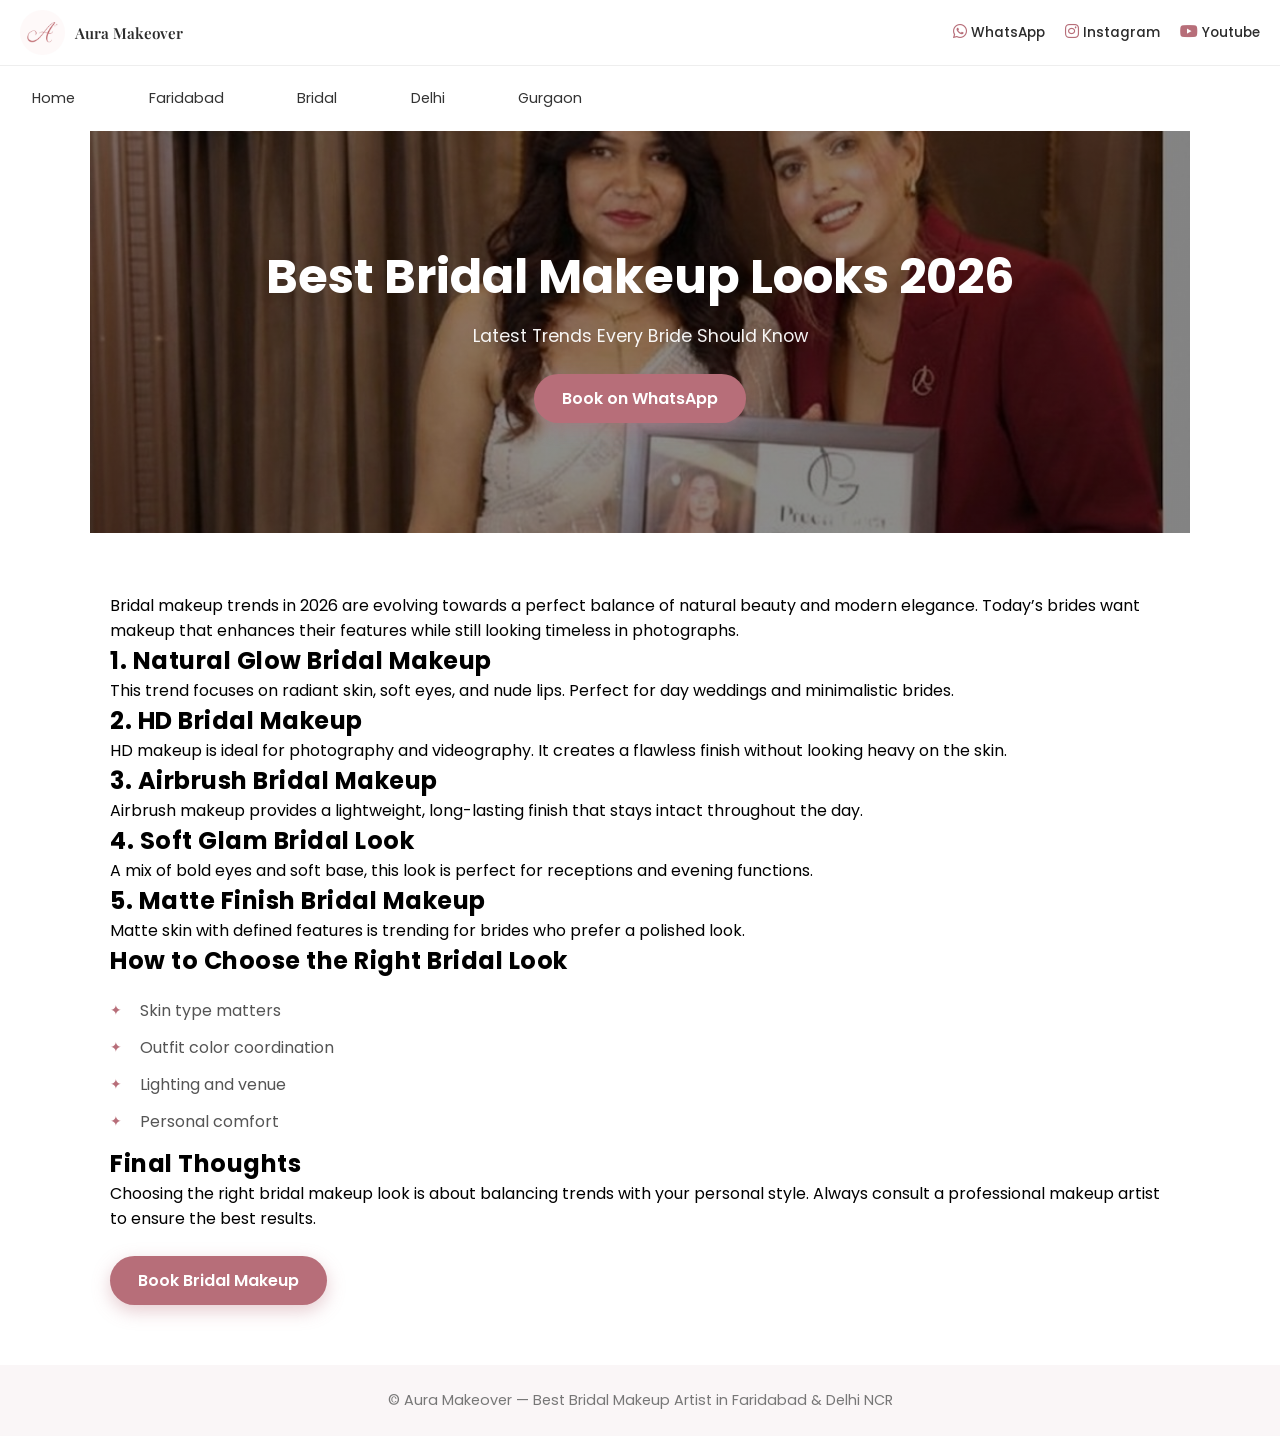
==== best-bridal-makeup-looks-2026.html @ 99652ad4 "- Multi page for SEO - Multi page for SEO" ====
<!DOCTYPE html>
<html lang="en">
<head>
<meta charset="UTF-8">
<meta name="viewport" content="width=device-width, initial-scale=1.0">

<title>Best Bridal Makeup Looks 2026 | Latest Wedding Makeup Trends</title>

<meta name="description" content="Discover the best bridal makeup looks for 2026. Trending HD, airbrush, natural and glam bridal makeup styles for Indian weddings.">

<link rel="canonical" href="https://auramakeover.in/best-bridal-makeup-looks-2026.html"/>

<!-- FONTS -->
<link rel="preconnect" href="https://fonts.googleapis.com" />
<link rel="preconnect" href="https://fonts.gstatic.com" crossorigin />
<link href="https://fonts.googleapis.com/css2?family=Playfair+Display:wght@600;700&family=Poppins:wght@400;500;600&display=swap" rel="stylesheet" />
<link rel="stylesheet" href="https://cdnjs.cloudflare.com/ajax/libs/font-awesome/6.5.1/css/all.min.css"/>
<link rel="preload" as="image" href="/images/banner.jpeg">
<link rel="stylesheet" href="style.css">

<script type="application/ld+json">
{
  "@context": "https://schema.org",
  "@type": "FAQPage",
  "mainEntity": [
    {
      "@type": "Question",
      "name": "What are the latest bridal makeup trends for 2026?",
      "acceptedAnswer": {
        "@type": "Answer",
        "text": "The latest bridal makeup trends include natural glow makeup, soft glam looks, HD makeup, and airbrush makeup for long-lasting finish."
      }
    },
    {
      "@type": "Question",
      "name": "Which bridal makeup look is best for day weddings?",
      "acceptedAnswer": {
        "@type": "Answer",
        "text": "Natural glow makeup with soft tones is ideal for day weddings as it looks fresh and elegant."
      }
    },
    {
      "@type": "Question",
      "name": "Is HD makeup good for bridal photography?",
      "acceptedAnswer": {
        "@type": "Answer",
        "text": "Yes, HD makeup is specifically designed for high-resolution cameras and provides a flawless finish."
      }
    }
  ]
}
</script>
</head>

<body>
<div class="top-bar">
  <div class="top-left">
    <img src="favicon.svg" alt="Aura Makeover logo" class="logo" />
    <span class="brand-name">Aura Makeover</span>
  </div>

  <div class="top-right">
    <a href="https://wa.me/918178080166" target="_blank" aria-label="Contact us on WhatsApp">
      <i class="fa-brands fa-whatsapp"></i>
      WhatsApp
    </a>

    <a href="https://www.instagram.com/ranjana_makeoverr" target="_blank" aria-label="Instagram ID link">
      <i class="fa-brands fa-instagram"></i>
      Instagram
    </a>
    <a href="https://www.youtube.com/@Aura_makeover-h7b" target="_blank" aria-label="Youtube page link">
      <i class="fa-brands fa-youtube"></i>
      Youtube
    </a>
<!--     <a href="#" target="_blank" aria-label="Facebook page link">
      <i class="fa-brands fa-facebook"></i>
      Facebook
    </a> -->
  </div>
</div>
<div class="nav" style="padding: 22px;
    display: flex;
    width: 48%;
    justify-content: space-between;">
  <a href="index.html">Home</a>
  <a href="makeup-artist-faridabad.html">Faridabad</a>
  <a href="bridal-makeup-faridabad.html">Bridal</a>
  <a href="makeup-artist-delhi.html">Delhi</a>
  <a href="makeup-artist-gurgaon.html">Gurgaon</a>
</div>
<section class="hero">
<h1>Best Bridal Makeup Looks 2026</h1>
<p>Latest Trends Every Bride Should Know</p>
 <a class="btn" href="https://wa.me/918178080166">Book on WhatsApp</a>
</section>

<section>

<p>
Bridal makeup trends in 2026 are evolving towards a perfect balance of natural beauty and modern elegance. Today’s brides want makeup that enhances their features while still looking timeless in photographs.
</p>

<h2>1. Natural Glow Bridal Makeup</h2>
<p>
This trend focuses on radiant skin, soft eyes, and nude lips. Perfect for day weddings and minimalistic brides.
</p>

<h2>2. HD Bridal Makeup</h2>
<p>
HD makeup is ideal for photography and videography. It creates a flawless finish without looking heavy on the skin.
</p>

<h2>3. Airbrush Bridal Makeup</h2>
<p>
Airbrush makeup provides a lightweight, long-lasting finish that stays intact throughout the day.
</p>

<h2>4. Soft Glam Bridal Look</h2>
<p>
A mix of bold eyes and soft base, this look is perfect for receptions and evening functions.
</p>

<h2>5. Matte Finish Bridal Makeup</h2>
<p>
Matte skin with defined features is trending for brides who prefer a polished look.
</p>

<h2>How to Choose the Right Bridal Look</h2>

<ul>
<li>Skin type matters</li>
<li>Outfit color coordination</li>
<li>Lighting and venue</li>
<li>Personal comfort</li>
</ul>

<h2>Final Thoughts</h2>

<p>
Choosing the right bridal makeup look is about balancing trends with your personal style. Always consult a professional makeup artist to ensure the best results.
</p>

<a class="btn" href="bridal-makeup-faridabad.html">Book Bridal Makeup</a>

</section>
<footer>
© Aura Makeover — Best Bridal Makeup Artist in Faridabad & Delhi NCR
</footer>
</body>
</html>
---- style.css ----
:root { --primary:#b76e79; --soft:#faf6f7; }
body { font-family:'Poppins', sans-serif; margin:0; }
* { box-sizing: border-box; margin: 0; padding: 0; }

.top-bar {
display:flex; justify-content:space-between;
padding:12px 20px; border-bottom:1px solid #eee;
align-items:center;
}

.nav a {
margin:0 10px;
text-decoration:none;
color:#333;
font-size:0.9rem;
}

.hero {
background:linear-gradient(rgba(0,0,0,.5),rgba(0,0,0,.5)),url("images/banner.jpeg") center/cover;
color:#fff; text-align:center; padding:110px 20px;
}


    section {
      padding: 60px 20px;
      max-width: 1100px;
      margin: auto;
    }

    .center { text-align: center; }

    /* HERO */
    .hero {
/*      background: linear-gradient(rgba(0,0,0,.45), rgba(0,0,0,.45)),
        url("https://images.unsplash.com/photo-1522335789203-aabd1fc54bc9") center/cover no-repeat;
*/ 
      background: linear-gradient(rgba(0,0,0,.45), rgba(0,0,0,.45)),
        url("images/banner.jpeg") center/cover no-repeat;
 
      color: #fff;
      padding: 110px 20px;
      text-align: center;
    }

    .hero h1 {
      font-size: 3rem;
      margin-bottom: 10px;
    }

    .hero p {
      font-size: 1.1rem;
      opacity: 0.95;
    }

   .btn {
      display: inline-block;
      margin-top: 25px;
      padding: 12px 28px;
      border-radius: 30px;
      background: var(--primary);
      color: #fff;
      text-decoration: none;
      font-weight: 600;
      box-shadow: 0 6px 18px rgba(183,110,121,0.35);
    }

   ul {
  list-style: none;
  padding-left: 0;
  margin-top: 20px;
}

ul li {
  position: relative;
  padding-left: 30px;
  margin-bottom: 12px;
  color: #555;
}

ul li::before {
  content: "✦";
  position: absolute;
  left: 0;
  top: 2px;
  color: #b76e79;
  font-size: 0.9rem;
}

    section h2 {
  letter-spacing: 0.5px;
}

.grid {
display:grid;
grid-template-columns:repeat(auto-fit,minmax(250px,1fr));
gap:20px;
margin-top:30px;
}

.card {
background:var(--soft);
padding:25px;
border-radius:12px;
}

/*.btn {
background:var(--primary);
color:#fff;
padding:12px 28px;
border-radius:30px;
text-decoration:none;
display:inline-block;
margin-top:20px;
}
*/
.gallery {
display:grid;
grid-template-columns:repeat(auto-fit,minmax(160px,1fr));
gap:12px;
margin-top:30px;
}

.gallery img {
width:100%;
height:220px;
object-fit:cover;
border-radius:12px;
}

footer {
text-align:center;
padding:25px;
background:#faf6f7;
}















    /* SERVICES */
    .grid {
      display: grid;
      grid-template-columns: repeat(auto-fit, minmax(250px, 1fr));
      gap: 20px;
      margin-top: 40px;
    }

    .card {
      background: var(--soft);
      padding: 25px;
      border-radius: 14px;
    }

    .price {
      margin-top: 8px;
      font-weight: 600;
    }

    /* GALLERY */
    .gallery {
      display: grid;
      grid-template-columns: repeat(auto-fit, minmax(160px, 1fr));
      gap: 12px;
      margin-top: 35px;
    }

    .gallery img {
      width: 100%;
      height: 220px;
      object-fit: cover;
      border-radius: 12px;
    }

    /* BRANDS */
    .brands {
      display: flex;
      flex-wrap: wrap;
      justify-content: center;
      gap: 15px;
      margin-top: 30px;
    }

    .brand {
      padding: 10px 18px;
      border: 1px solid #ddd;
      border-radius: 20px;
    }

    /* CONTACT */
    .contact {
      background: var(--soft);
      border-radius: 20px;
      padding: 40px 20px;
    }

    footer {
      text-align: center;
      padding: 25px;
      font-size: 0.9rem;
      color: #777;
    }

    @media (max-width: 600px) {
      .hero h1 { font-size: 2.2rem; }
      section { padding: 45px 18px; }
    }

    /* Mobile polish */
@media (max-width: 600px) {
  .brand-name {
    display: none; /* icon only on mobile */
  }
}

    @media (max-width: 600px) {
  .hero {
    padding: 90px 20px;
  }
}

    
    .testimonial-grid {
  display: grid;
  grid-template-columns: repeat(auto-fit, minmax(260px, 1fr));
  gap: 25px;
  margin-top: 40px;
}

.testimonial-card {
  background: #faf6f7;
  padding: 30px 25px;
  border-radius: 18px;
  position: relative;
  text-align: left;
}

.testimonial-card p {
  font-style: italic;
  color: #555;
  font-size: 0.95rem;
  line-height: 1.6;
}

.testimonial-card .quote {
  font-size: 3rem;
  color: #b76e79;
  position: absolute;
  top: 10px;
  left: 15px;
  opacity: 0.25;
}

.client-name {
  margin-top: 15px;
  font-weight: 600;
  color: #2c2c2c;
  font-size: 0.9rem;
}

.top-bar {
  width: 100%;
  background: #fff;
  border-bottom: 1px solid #eee;
  display: flex;
  justify-content: center;
  gap: 30px;
  padding: 10px 15px;
  position: sticky;
  top: 0;
  z-index: 1000;
}

.top-bar a {
  align-items: center;
  gap: 8px;
  font-size: 0.85rem;
  font-weight: 500;
  color: #2c2c2c;
  text-decoration: none;
}

.top-bar a i {
  font-size: 1rem;
  color: #b76e79;
}

.top-bar a:hover {
  color: #b76e79;
}

    .top-bar {
  justify-content: space-between;
  padding: 10px 20px;
}

.top-left {
  display: flex;
  align-items: center;
  gap: 10px;
}

.logo {
  width: 45px;
  height: 45px;
}

.brand-name {
  font-family: 'Playfair Display', serif;
  font-size: 0.95rem;
  font-weight: 600;
  color: #2c2c2c;
}

.top-right {
  display: flex;
  gap: 20px;
}

    .contact p {
  display: flex;
  justify-content: center;
  align-items: center;
  gap: 10px;
  margin: 12px 0;
  font-weight: 500;
}

.contact i {
  color: #b76e79;
  font-size: 1rem;
}

.contact a {
  color: #2c2c2c;
  text-decoration: none;
}

.contact a:hover {
  color: #b76e79;
}








.nav-bar {
  display: flex;
  justify-content: center;
  gap: 20px;
  padding: 12px;
  background: #faf6f7;
  border-bottom: 1px solid #eee;
}

.nav-bar a {
  text-decoration: none;
  color: #2c2c2c;
  font-weight: 500;
}

.nav-bar a:hover {
  color: #b76e79;
}
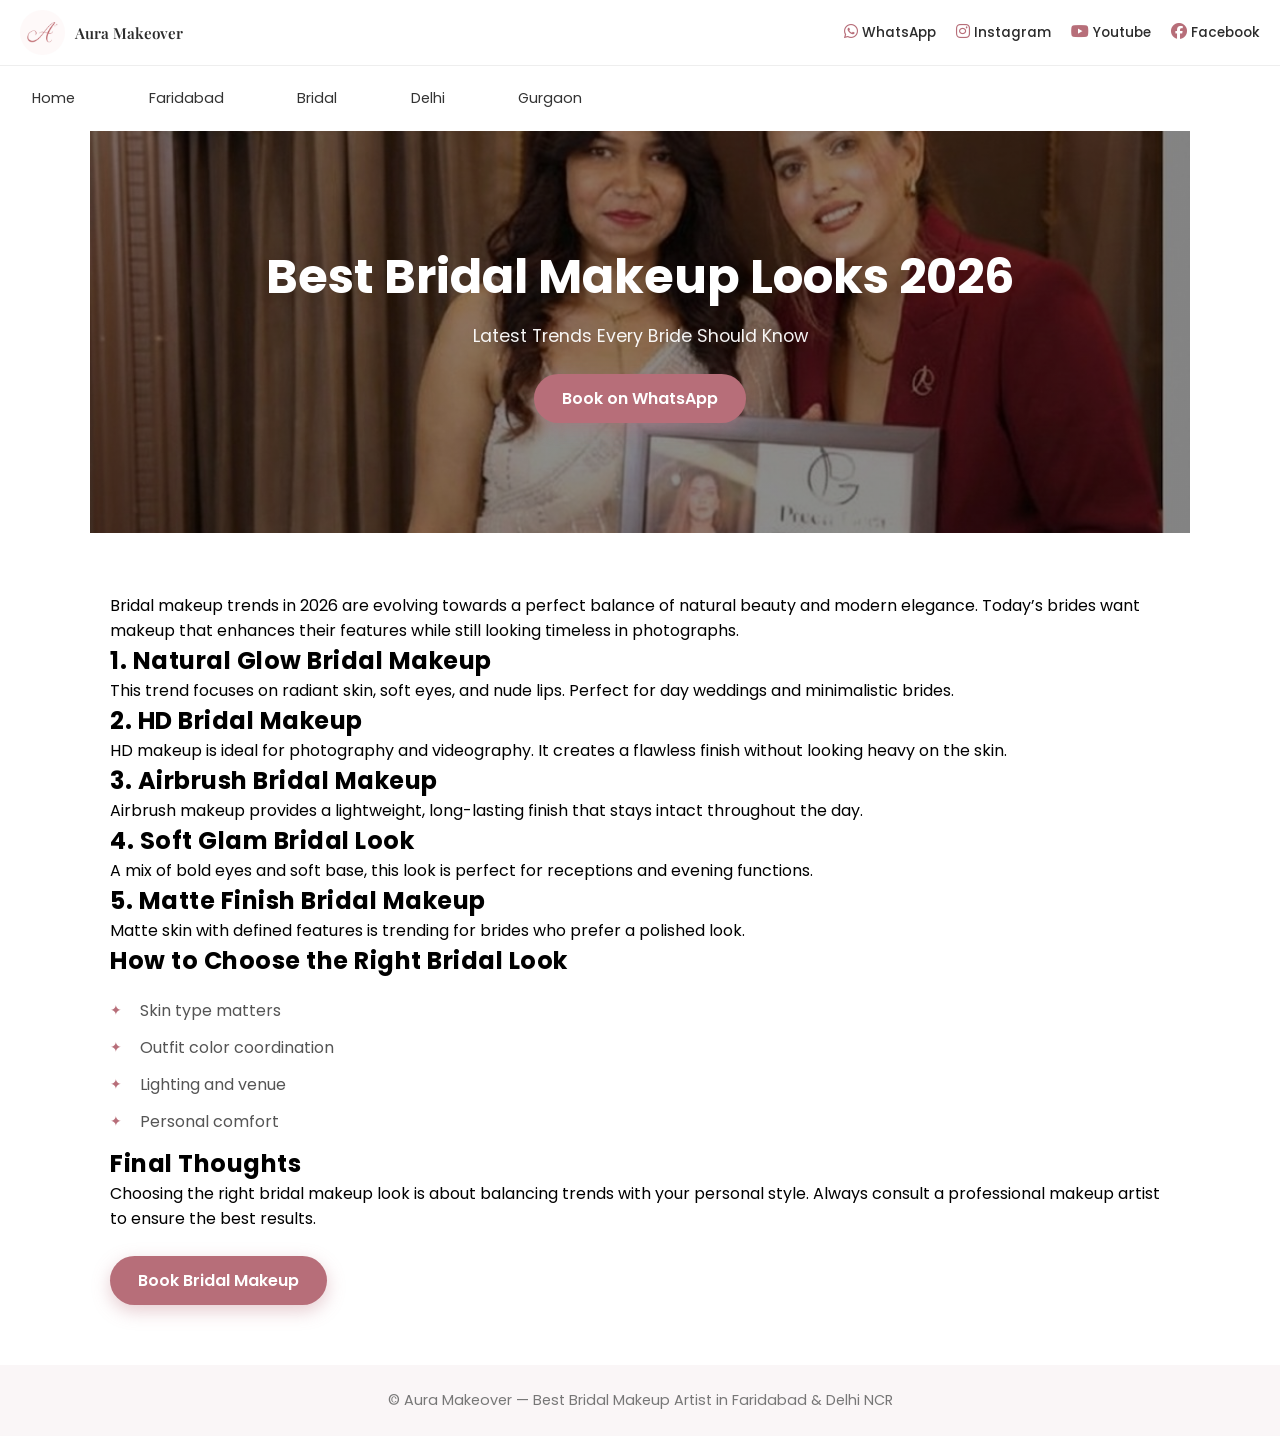
==== commit 077a7dcc: "- updated facebook page - updated facebook page" ====
--- a/best-bridal-makeup-looks-2026.html
+++ b/best-bridal-makeup-looks-2026.html
@@ -15,7 +15,7 @@
 <link rel="preconnect" href="https://fonts.gstatic.com" crossorigin />
 <link href="https://fonts.googleapis.com/css2?family=Playfair+Display:wght@600;700&family=Poppins:wght@400;500;600&display=swap" rel="stylesheet" />
 <link rel="stylesheet" href="https://cdnjs.cloudflare.com/ajax/libs/font-awesome/6.5.1/css/all.min.css"/>
-<link rel="preload" as="image" href="/images/banner.jpeg">
+<link rel="preload" as="image" href="images/banner.jpeg">
 <link rel="stylesheet" href="style.css">
 
 <script type="application/ld+json">
@@ -73,10 +73,10 @@
       <i class="fa-brands fa-youtube"></i>
       Youtube
     </a>
-<!--     <a href="#" target="_blank" aria-label="Facebook page link">
+    <a href="https://www.facebook.com/aura.makeover.makeup.artist" target="_blank" aria-label="Facebook page link">
       <i class="fa-brands fa-facebook"></i>
       Facebook
-    </a> -->
+    </a>
   </div>
 </div>
 <div class="nav" style="padding: 22px;
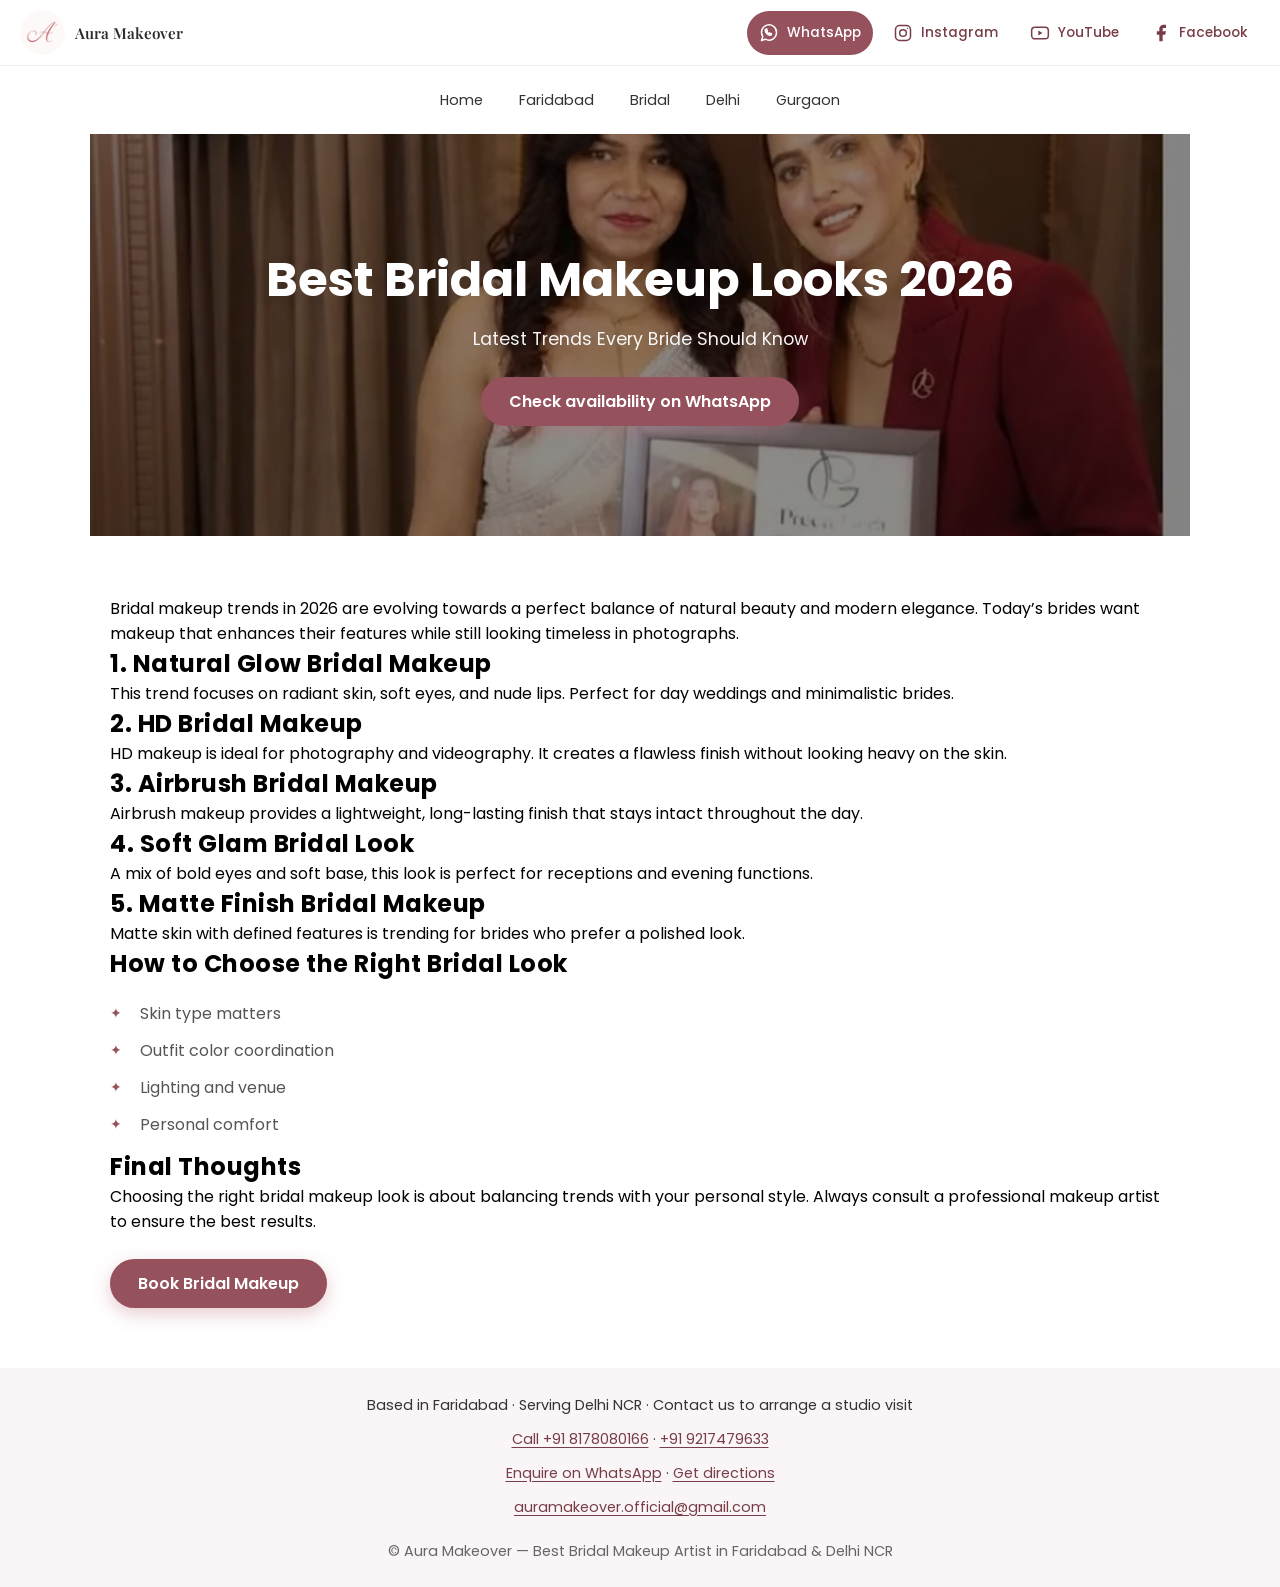
==== commit e0b75c65: "Performance, accessibility and SEO pass across all pages Convert gallery and feature images to WebP " ====
--- a/best-bridal-makeup-looks-2026.html
+++ b/best-bridal-makeup-looks-2026.html
@@ -8,91 +8,74 @@
 
 <meta name="description" content="Discover the best bridal makeup looks for 2026. Trending HD, airbrush, natural and glam bridal makeup styles for Indian weddings.">
 
-<link rel="canonical" href="https://auramakeover.in/best-bridal-makeup-looks-2026.html"/>
-
-<!-- FONTS -->
-<link rel="preconnect" href="https://fonts.googleapis.com" />
-<link rel="preconnect" href="https://fonts.gstatic.com" crossorigin />
-<link href="https://fonts.googleapis.com/css2?family=Playfair+Display:wght@600;700&family=Poppins:wght@400;500;600&display=swap" rel="stylesheet" />
-<link rel="stylesheet" href="https://cdnjs.cloudflare.com/ajax/libs/font-awesome/6.5.1/css/all.min.css"/>
-<link rel="preload" as="image" href="images/banner.jpeg">
-<link rel="stylesheet" href="style.css">
-
+<meta property="og:title" content="Best Bridal Makeup Looks 2026 | Latest Wedding Makeup Trends">
+<meta property="og:description" content="Discover the best bridal makeup looks for 2026. Trending HD, airbrush, natural and glam bridal makeup styles for Indian weddings.">
+<meta property="og:type" content="website">
+<meta property="og:url" content="https://auramakeover.in/best-bridal-makeup-looks-2026.html">
+<meta property="og:image" content="https://auramakeover.in/images/banner.jpeg">
+<meta property="og:site_name" content="Aura Makeover">
+<meta name="twitter:card" content="summary_large_image">
+<meta name="twitter:title" content="Best Bridal Makeup Looks 2026 | Latest Wedding Makeup Trends">
+<meta name="twitter:description" content="Discover the best bridal makeup looks for 2026. Trending HD, airbrush, natural and glam bridal makeup styles for Indian weddings.">
+<meta name="twitter:image" content="https://auramakeover.in/images/banner.jpeg">
 <script type="application/ld+json">
 {
   "@context": "https://schema.org",
-  "@type": "FAQPage",
-  "mainEntity": [
+  "@type": "BreadcrumbList",
+  "itemListElement": [
     {
-      "@type": "Question",
-      "name": "What are the latest bridal makeup trends for 2026?",
-      "acceptedAnswer": {
-        "@type": "Answer",
-        "text": "The latest bridal makeup trends include natural glow makeup, soft glam looks, HD makeup, and airbrush makeup for long-lasting finish."
-      }
+      "@type": "ListItem",
+      "position": 1,
+      "name": "Home",
+      "item": "https://auramakeover.in/"
     },
     {
-      "@type": "Question",
-      "name": "Which bridal makeup look is best for day weddings?",
-      "acceptedAnswer": {
-        "@type": "Answer",
-        "text": "Natural glow makeup with soft tones is ideal for day weddings as it looks fresh and elegant."
-      }
-    },
-    {
-      "@type": "Question",
-      "name": "Is HD makeup good for bridal photography?",
-      "acceptedAnswer": {
-        "@type": "Answer",
-        "text": "Yes, HD makeup is specifically designed for high-resolution cameras and provides a flawless finish."
-      }
+      "@type": "ListItem",
+      "position": 2,
+      "name": "Best Bridal Makeup Looks 2026",
+      "item": "https://auramakeover.in/best-bridal-makeup-looks-2026.html"
     }
   ]
 }
 </script>
+<link rel="canonical" href="https://auramakeover.in/best-bridal-makeup-looks-2026.html"/>
+
+<link rel="preconnect" href="https://fonts.googleapis.com" />
+<link rel="preconnect" href="https://fonts.gstatic.com" crossorigin />
+<link href="https://fonts.googleapis.com/css2?family=Playfair+Display:wght@600;700&family=Poppins:wght@400;500;600&display=swap" rel="stylesheet" />
+<link rel="preload" as="image" href="images/banner-960.webp" fetchpriority="high">
+<link rel="stylesheet" href="style.css">
+
 </head>
 
 <body>
-<div class="top-bar">
+<a class="skip-link" href="#main-content">Skip to main content</a>
+<header class="top-bar">
   <div class="top-left">
-    <img src="favicon.svg" alt="Aura Makeover logo" class="logo" />
+    <img src="favicon-96x96.png" width="45" height="45" alt="Aura Makeover logo" class="logo" />
     <span class="brand-name">Aura Makeover</span>
   </div>
 
   <div class="top-right">
-    <a href="https://wa.me/918178080166" target="_blank" aria-label="Contact us on WhatsApp">
-      <i class="fa-brands fa-whatsapp"></i>
-      WhatsApp
-    </a>
+    <a href="https://wa.me/918178080166?text=Hello%20Aura%20Makeover%2C%20I%20am%20enquiring%20about%20a%20bridal%20makeup%20look.%20Event%20date%3A%20__%3B%20service%3A%20__%3B%20venue%2Fcity%3A%20__%3B%20ready-by%20time%3A%20__.%20Please%20share%20availability%20and%20a%20quote." target="_blank" rel="noopener noreferrer" class="social-link social-whatsapp" aria-label="Contact us on WhatsApp" title="Contact us on WhatsApp"><svg class="social-icon" width="20" height="20" viewBox="0 0 24 24" fill="none" stroke="currentColor" stroke-width="1.8" stroke-linecap="round" stroke-linejoin="round" aria-hidden="true" focusable="false"><path d="M21 11.5a9 9 0 0 1-13.3 7.9L3 21l1.6-4.7A9 9 0 1 1 21 11.5Z"/><path d="M8.2 7.5c-.5.2-.8.8-.7 1.5.4 2.8 2.7 5.1 5.5 5.7.7.1 1.4-.2 1.7-.8l.4-.8-2.3-1.1-.7.8c-1.2-.5-2.3-1.5-2.8-2.7l.8-.7-1-2.3Z"/></svg><span class="social-label">WhatsApp</span></a>
 
-    <a href="https://www.instagram.com/ranjana_makeoverr" target="_blank" aria-label="Instagram ID link">
-      <i class="fa-brands fa-instagram"></i>
-      Instagram
-    </a>
-    <a href="https://www.youtube.com/@Aura_makeover-h7b" target="_blank" aria-label="Youtube page link">
-      <i class="fa-brands fa-youtube"></i>
-      Youtube
-    </a>
-    <a href="https://www.facebook.com/aura.makeover.makeup.artist" target="_blank" aria-label="Facebook page link">
-      <i class="fa-brands fa-facebook"></i>
-      Facebook
-    </a>
+    <a href="https://www.instagram.com/aura_makeoverr" target="_blank" rel="noopener noreferrer" class="social-link social-instagram" aria-label="Aura Makeover on Instagram" title="Aura Makeover on Instagram"><svg class="social-icon" width="20" height="20" viewBox="0 0 24 24" fill="none" stroke="currentColor" stroke-width="1.8" stroke-linecap="round" stroke-linejoin="round" aria-hidden="true" focusable="false"><rect x="3" y="3" width="18" height="18" rx="5"/><circle cx="12" cy="12" r="4"/><circle cx="17.5" cy="6.5" r=".8" fill="currentColor" stroke="none"/></svg><span class="social-label">Instagram</span></a>
+    <a href="https://www.youtube.com/@Aura_makeover-h7b" target="_blank" rel="noopener noreferrer" class="social-link social-youtube" aria-label="Aura Makeover on YouTube" title="Aura Makeover on YouTube"><svg class="social-icon" width="20" height="20" viewBox="0 0 24 24" fill="none" stroke="currentColor" stroke-width="1.8" stroke-linecap="round" stroke-linejoin="round" aria-hidden="true" focusable="false"><rect x="2" y="5" width="20" height="14" rx="4"/><path d="m10 9 5 3-5 3Z" fill="currentColor" stroke="none"/></svg><span class="social-label">YouTube</span></a>
+    <a href="https://www.facebook.com/aura.makeover.makeup.artist" target="_blank" rel="noopener noreferrer" class="social-link social-facebook" aria-label="Aura Makeover on Facebook" title="Aura Makeover on Facebook"><svg class="social-icon" width="20" height="20" viewBox="0 0 24 24" fill="none" stroke="currentColor" stroke-width="1.8" stroke-linecap="round" stroke-linejoin="round" aria-hidden="true" focusable="false"><path d="M18 2h-3a5 5 0 0 0-5 5v3H7v4h3v8h4v-8h3l1-4h-4V7a1 1 0 0 1 1-1h3Z" fill="currentColor" stroke="none"/></svg><span class="social-label">Facebook</span></a>
   </div>
-</div>
-<div class="nav" style="padding: 22px;
-    display: flex;
-    width: 48%;
-    justify-content: space-between;">
-  <a href="index.html">Home</a>
-  <a href="makeup-artist-faridabad.html">Faridabad</a>
-  <a href="bridal-makeup-faridabad.html">Bridal</a>
-  <a href="makeup-artist-delhi.html">Delhi</a>
-  <a href="makeup-artist-gurgaon.html">Gurgaon</a>
-</div>
+</header>
+<nav class="nav" aria-label="Main navigation">
+<a href="index.html">Home</a>
+<a href="makeup-artist-faridabad.html">Faridabad</a>
+<a href="bridal-makeup-faridabad.html">Bridal</a>
+<a href="makeup-artist-delhi.html">Delhi</a>
+<a href="makeup-artist-gurgaon.html">Gurgaon</a>
+</nav>
+<main id="main-content" tabindex="-1">
 <section class="hero">
 <h1>Best Bridal Makeup Looks 2026</h1>
 <p>Latest Trends Every Bride Should Know</p>
- <a class="btn" href="https://wa.me/918178080166">Book on WhatsApp</a>
+ <a class="btn" href="https://wa.me/918178080166?text=Hello%20Aura%20Makeover%2C%20I%20am%20enquiring%20about%20a%20bridal%20makeup%20look.%20Event%20date%3A%20__%3B%20service%3A%20__%3B%20venue%2Fcity%3A%20__%3B%20ready-by%20time%3A%20__.%20Please%20share%20availability%20and%20a%20quote.">Check availability on WhatsApp</a>
 </section>
 
 <section>
@@ -144,8 +127,19 @@
 <a class="btn" href="bridal-makeup-faridabad.html">Book Bridal Makeup</a>
 
 </section>
+</main>
 <footer>
+<nav class="footer-contact" aria-label="Contact Aura Makeover">
+      <p>Based in Faridabad · Serving Delhi NCR · Contact us to arrange a studio visit</p>
+      <p><a href="tel:+918178080166">Call +91 8178080166</a> · <a href="tel:+919217479633">+91 9217479633</a></p>
+      <p><a href="https://wa.me/918178080166?text=Hello%20Aura%20Makeover%2C%20I%20am%20enquiring%20about%20a%20bridal%20makeup%20look.%20Event%20date%3A%20__%3B%20service%3A%20__%3B%20venue%2Fcity%3A%20__%3B%20ready-by%20time%3A%20__.%20Please%20share%20availability%20and%20a%20quote.">Enquire on WhatsApp</a> · <a href="https://maps.app.goo.gl/MC8ctfnPd83sNfoJ6" target="_blank" rel="noopener noreferrer">Get directions</a></p>
+      <p><a href="mailto:auramakeover.official@gmail.com">auramakeover.official@gmail.com</a></p>
+    </nav>
 © Aura Makeover — Best Bridal Makeup Artist in Faridabad & Delhi NCR
 </footer>
+<nav class="mobile-actions" aria-label="Quick contact">
+      <a href="tel:+918178080166">Call us</a><a href="https://wa.me/918178080166?text=Hello%20Aura%20Makeover%2C%20I%20am%20enquiring%20about%20a%20bridal%20makeup%20look.%20Event%20date%3A%20__%3B%20service%3A%20__%3B%20venue%2Fcity%3A%20__%3B%20ready-by%20time%3A%20__.%20Please%20share%20availability%20and%20a%20quote.">WhatsApp enquiry</a>
+    </nav>
+<script src="assets/js/analytics.js" defer></script>
 </body>
 </html>
--- a/style.css
+++ b/style.css
@@ -1,4 +1,4 @@
-:root { --primary:#b76e79; --soft:#faf6f7; }
+:root { --primary:#95515c; --soft:#faf6f7; }
 body { font-family:'Poppins', sans-serif; margin:0; }
 * { box-sizing: border-box; margin: 0; padding: 0; }
 
@@ -16,10 +16,9 @@
 }
 
 .hero {
-background:linear-gradient(rgba(0,0,0,.5),rgba(0,0,0,.5)),url("images/banner.jpeg") center/cover;
+background:linear-gradient(rgba(0,0,0,.5),rgba(0,0,0,.5)),url("images/banner-960.webp") center/cover;
 color:#fff; text-align:center; padding:110px 20px;
 }
-
 
     section {
       padding: 60px 20px;
@@ -29,14 +28,11 @@
 
     .center { text-align: center; }
 
-    /* HERO */
     .hero {
-/*      background: linear-gradient(rgba(0,0,0,.45), rgba(0,0,0,.45)),
-        url("https://images.unsplash.com/photo-1522335789203-aabd1fc54bc9") center/cover no-repeat;
-*/ 
+
       background: linear-gradient(rgba(0,0,0,.45), rgba(0,0,0,.45)),
-        url("images/banner.jpeg") center/cover no-repeat;
- 
+        url("images/banner-960.webp") center/cover no-repeat;
+
       color: #fff;
       padding: 110px 20px;
       text-align: center;
@@ -82,7 +78,7 @@
   position: absolute;
   left: 0;
   top: 2px;
-  color: #b76e79;
+  color: var(--primary);
   font-size: 0.9rem;
 }
 
@@ -103,16 +99,6 @@
 border-radius:12px;
 }
 
-/*.btn {
-background:var(--primary);
-color:#fff;
-padding:12px 28px;
-border-radius:30px;
-text-decoration:none;
-display:inline-block;
-margin-top:20px;
-}
-*/
 .gallery {
 display:grid;
 grid-template-columns:repeat(auto-fit,minmax(160px,1fr));
@@ -133,21 +119,6 @@
 background:#faf6f7;
 }
 
-
-
-
-
-
-
-
-
-
-
-
-
-
-
-    /* SERVICES */
     .grid {
       display: grid;
       grid-template-columns: repeat(auto-fit, minmax(250px, 1fr));
@@ -166,7 +137,6 @@
       font-weight: 600;
     }
 
-    /* GALLERY */
     .gallery {
       display: grid;
       grid-template-columns: repeat(auto-fit, minmax(160px, 1fr));
@@ -181,7 +151,6 @@
       border-radius: 12px;
     }
 
-    /* BRANDS */
     .brands {
       display: flex;
       flex-wrap: wrap;
@@ -196,7 +165,6 @@
       border-radius: 20px;
     }
 
-    /* CONTACT */
     .contact {
       background: var(--soft);
       border-radius: 20px;
@@ -207,7 +175,7 @@
       text-align: center;
       padding: 25px;
       font-size: 0.9rem;
-      color: #777;
+      color: #666;
     }
 
     @media (max-width: 600px) {
@@ -215,10 +183,9 @@
       section { padding: 45px 18px; }
     }
 
-    /* Mobile polish */
 @media (max-width: 600px) {
   .brand-name {
-    display: none; /* icon only on mobile */
+    display: none;
   }
 }
 
@@ -228,7 +195,6 @@
   }
 }
 
-    
     .testimonial-grid {
   display: grid;
   grid-template-columns: repeat(auto-fit, minmax(260px, 1fr));
@@ -253,7 +219,7 @@
 
 .testimonial-card .quote {
   font-size: 3rem;
-  color: #b76e79;
+  color: var(--primary);
   position: absolute;
   top: 10px;
   left: 15px;
@@ -289,13 +255,8 @@
   text-decoration: none;
 }
 
-.top-bar a i {
-  font-size: 1rem;
-  color: #b76e79;
-}
-
 .top-bar a:hover {
-  color: #b76e79;
+  color: var(--primary);
 }
 
     .top-bar {
@@ -335,9 +296,9 @@
   font-weight: 500;
 }
 
-.contact i {
-  color: #b76e79;
-  font-size: 1rem;
+.contact .contact-icon {
+  color: var(--primary);
+  vertical-align: -4px;
 }
 
 .contact a {
@@ -346,31 +307,409 @@
 }
 
 .contact a:hover {
-  color: #b76e79;
-}
-
-
-
-
-
-
-
-
-.nav-bar {
+  color: var(--primary);
+}
+
+.aura-why-section {
+  padding: 90px 0;
+  background: #fffaf8;
+}
+
+.aura-heading {
+  max-width: 900px;
+  margin: 0 auto 70px;
+}
+
+.aura-heading .sub-title {
+  display: inline-block;
+  color: #925d38;
+  font-size: 14px;
+  font-weight: 600;
+  letter-spacing: 2px;
+  text-transform: uppercase;
+  margin-bottom: 15px;
+}
+
+.aura-heading h2 {
+  font-size: 42px;
+  line-height: 1.3;
+  color: #1f1f1f;
+  margin-bottom: 25px;
+  font-weight: 700;
+}
+
+.aura-heading p {
+  font-size: 17px;
+  line-height: 1.9;
+  color: #666;
+}
+
+.aura-feature-row {
   display: flex;
-  justify-content: center;
-  gap: 20px;
-  padding: 12px;
-  background: #faf6f7;
-  border-bottom: 1px solid #eee;
-}
-
-.nav-bar a {
+  align-items: center;
+  gap: 70px;
+  margin-bottom: 90px;
+}
+
+.aura-feature-row.reverse {
+  flex-direction: row-reverse;
+}
+
+.aura-feature-image {
+  flex: 1;
+}
+
+.aura-feature-image img {
+  width: 100%;
+  height: 100%;
+  object-fit: cover;
+  border-radius: 24px;
+  box-shadow: 0 18px 40px rgba(0,0,0,0.08);
+}
+
+.aura-feature-content {
+  flex: 1;
+}
+
+.feature-badge {
+  display: inline-block;
+  background: #f8e8df;
+  color: #8a512c;
+  padding: 10px 18px;
+  font-size: 13px;
+  font-weight: 600;
+  margin-bottom: 20px;
+}
+
+.aura-feature-content h3 {
+  font-size: 34px;
+  color: #222;
+  margin-bottom: 20px;
+  line-height: 1.4;
+}
+
+.aura-feature-content p {
+  font-size: 16px;
+  line-height: 1.9;
+  color: #666;
+  margin-bottom: 25px;
+}
+
+.aura-feature-content ul {
+  padding: 0;
+  margin: 0;
+  list-style: none;
+}
+
+.aura-feature-content ul li {
+  margin-bottom: 14px;
+  font-size: 16px;
+  color: #333;
+}
+
+.aura-bottom-box {
+  background: linear-gradient(135deg, #f9ede5, #fff);
+  padding: 60px 40px;
+  border-radius: 28px;
+  margin-top: 30px;
+}
+
+.aura-bottom-box h3 {
+  font-size: 36px;
+  margin-bottom: 20px;
+  color: #1f1f1f;
+}
+
+.aura-bottom-box p {
+  max-width: 800px;
+  margin: 0 auto 30px;
+  font-size: 17px;
+  line-height: 1.9;
+  color: #666;
+}
+
+.aura-btn {
+  display: inline-block;
+  padding: 16px 34px;
+  background: #925d38;
+  color: #fff;
+  border-radius: 50px;
   text-decoration: none;
-  color: #2c2c2c;
-  font-weight: 500;
-}
-
-.nav-bar a:hover {
-  color: #b76e79;
-}+  font-size: 15px;
+  font-weight: 600;
+  transition: 0.3s ease;
+}
+
+.aura-btn:hover {
+  background: #784a2b;
+  color: #fff;
+}
+
+@media(max-width: 991px){
+
+  .aura-feature-row,
+  .aura-feature-row.reverse {
+    flex-direction: column;
+  }
+
+  .aura-heading h2 {
+    font-size: 32px;
+  }
+
+  .aura-feature-content h3 {
+    font-size: 28px;
+  }
+
+  .aura-feature-image img {
+    height: 420px;
+  }
+
+  .aura-bottom-box h3 {
+    font-size: 28px;
+  }
+}
+
+.aura-feature-row {
+  display: flex;
+  align-items: center;
+  gap: 60px;
+  margin-bottom: 80px;
+}
+
+.aura-feature-image,
+.aura-feature-content {
+  flex: 1;
+  min-width: 0;
+}
+
+.aura-feature-content,
+.aura-heading,
+.aura-bottom-box {
+  word-wrap: break-word;
+  overflow-wrap: break-word;
+}
+
+.aura-feature-image img {
+  width: 100%;
+  height: 520px;
+  object-fit: cover;
+  border-radius: 24px;
+  display: block;
+}
+
+@media (max-width: 991px) {
+
+  .aura-why-section {
+    padding: 70px 20px;
+  }
+
+  .aura-feature-row,
+  .aura-feature-row.reverse {
+    flex-direction: column;
+    gap: 35px;
+    margin-bottom: 70px;
+  }
+
+  .aura-heading {
+    margin-bottom: 50px;
+  }
+
+  .aura-heading h2 {
+    font-size: 34px;
+    line-height: 1.4;
+  }
+
+  .aura-heading p {
+    font-size: 16px;
+    line-height: 1.8;
+  }
+
+  .aura-feature-content h3 {
+    font-size: 28px;
+    line-height: 1.4;
+  }
+
+  .aura-feature-content p {
+    font-size: 15px;
+    line-height: 1.8;
+  }
+
+  .aura-feature-image img {
+    height: auto;
+    max-height: 450px;
+  }
+
+  .aura-bottom-box {
+    padding: 45px 25px;
+  }
+
+  .aura-bottom-box h3 {
+    font-size: 28px;
+    line-height: 1.4;
+  }
+}
+
+@media (max-width: 767px) {
+
+  .aura-why-section {
+    padding: 55px 15px;
+  }
+
+  .aura-heading {
+    margin-bottom: 40px;
+  }
+
+  .aura-heading .sub-title {
+    font-size: 12px;
+    letter-spacing: 1px;
+  }
+
+  .aura-heading h2 {
+    font-size: 28px;
+    line-height: 1.4;
+    margin-bottom: 18px;
+  }
+
+  .aura-heading p {
+    font-size: 15px;
+    line-height: 1.8;
+  }
+
+  .aura-feature-row {
+    gap: 28px;
+    margin-bottom: 55px;
+  }
+
+  .feature-badge {
+    font-size: 11px;
+    padding: 8px 14px;
+  }
+
+  .aura-feature-content h3 {
+    font-size: 24px;
+    line-height: 1.5;
+    margin-bottom: 15px;
+  }
+
+  .aura-feature-content p {
+    font-size: 15px;
+    line-height: 1.8;
+    margin-bottom: 18px;
+  }
+
+  .aura-feature-content ul li {
+    font-size: 14px;
+    line-height: 1.7;
+    margin-bottom: 10px;
+  }
+
+  .aura-feature-image img {
+    width: 100%;
+    height: auto;
+    max-height: 320px;
+    border-radius: 18px;
+  }
+
+  .aura-bottom-box {
+    padding: 35px 20px;
+    border-radius: 20px;
+  }
+
+  .aura-bottom-box h3 {
+    font-size: 24px;
+    line-height: 1.5;
+  }
+
+  .aura-bottom-box p {
+    font-size: 15px;
+    line-height: 1.8;
+  }
+
+  .aura-btn {
+    width: 100%;
+    text-align: center;
+    padding: 14px 20px;
+    font-size: 14px;
+  }
+}
+
+@media (max-width: 480px) {
+
+  .aura-heading h2 {
+    font-size: 24px;
+  }
+
+  .aura-feature-content h3 {
+    font-size: 21px;
+  }
+
+  .aura-feature-image img {
+    max-height: 445px;
+  }
+
+  .aura-bottom-box h3 {
+    font-size: 21px;
+  }
+
+  .aura-feature-content ul li {
+    font-size: 13.5px;
+  }
+}
+
+/* Shared navigation and accessibility improvements. */
+html { scroll-padding-top: 110px; }
+img { max-width: 100%; }
+.nav { display: flex; flex-wrap: wrap; justify-content: center; align-items: center; gap: 8px 12px; width: 100%; padding: 12px 18px; }
+.nav a { display: inline-flex; align-items: center; min-height: 44px; margin: 0; padding: 8px 12px; border-radius: 8px; }
+.nav a:hover, .nav a[aria-current="page"] { background: var(--soft); color: #783e48; }
+.top-bar { flex-wrap: nowrap; gap: 16px; }
+.top-left { flex-shrink: 0; }
+.top-right { align-items: center; flex-wrap: nowrap; gap: 8px; }
+.top-bar .social-link { display: inline-flex; justify-content: center; align-items: center; gap: 8px; min-width: 44px; min-height: 44px; padding: 10px 12px; border-radius: 999px; color: #783e48; white-space: nowrap; transition: background-color .15s ease; }
+.social-icon { display: block; flex: 0 0 20px; }
+.top-bar .social-link:hover { background: #f6e9ec; color: #783e48; }
+.top-bar .social-whatsapp { background: #95515c; color: #fff; }
+.top-bar .social-whatsapp:hover { background: #783e48; color: #fff; }
+
+.top-bar a { display: inline-flex; min-height: 44px; }
+.contact p { flex-wrap: wrap; }
+.contact a, .footer-contact a { overflow-wrap: anywhere; }
+.footer-contact { color: #333; margin-bottom: 20px; line-height: 1.8; }
+.footer-contact p { margin-bottom: 8px; }
+.footer-contact a { color: #783e48; text-underline-offset: 3px; }
+.skip-link { position: fixed; top: 8px; left: 8px; padding: 12px 18px; background: #fff; color: #222; z-index: 2000; transform: translateY(-200%); }
+.skip-link:focus { transform: translateY(0); }
+a:focus-visible { outline: 3px solid #185b86; outline-offset: 4px; }
+.bridal-gallery { grid-template-columns: repeat(3, minmax(0, 1fr)); }
+.bridal-gallery img { height: auto; aspect-ratio: 4 / 5; object-fit: cover; }
+.mobile-actions { display: none; }
+@media (max-width: 600px) {
+  html { scroll-padding-top: 12px; }
+  body { padding-bottom: calc(64px + env(safe-area-inset-bottom)); }
+  .top-bar { position: static; flex-wrap: wrap; justify-content: center; gap: 8px; padding: 10px 14px 14px; }
+  .top-left { flex: 0 0 100%; justify-content: center; }
+  .brand-name { display: inline; }
+  .top-right { display: grid; grid-template-columns: minmax(0, 1fr) repeat(3, 44px); width: min(100%, 300px); gap: 8px; }
+  .top-bar .social-whatsapp { width: 100%; }
+  .nav { gap: 4px; padding: 8px; }
+  .nav a { font-size: .85rem; padding: 8px; }
+  .hero h1 { font-size: clamp(1.8rem, 7vw, 2.2rem); overflow-wrap: break-word; }
+  .grid, .testimonial-grid { grid-template-columns: minmax(0, 1fr); }
+  .bridal-gallery { grid-template-columns: 1fr; }
+  .aura-feature-image { width: 100%; }
+  .aura-feature-image img { height: auto; max-height: none; }
+  .btn, .aura-btn { max-width: 100%; white-space: normal; }
+  .mobile-actions { position: fixed; bottom: 0; left: 0; right: 0; z-index: 1100; display: grid; grid-template-columns: 1fr 1fr; gap: 10px; padding: 8px 12px calc(8px + env(safe-area-inset-bottom)); border-top: 1px solid #e2d4d7; background: #fff; }
+  .mobile-actions a { display: flex; justify-content: center; align-items: center; min-height: 44px; padding: 8px; border-radius: 8px; background: #95515c; color: #fff; text-decoration: none; font-size: .85rem; font-weight: 600; }
+}
+@media (prefers-reduced-motion: reduce) {
+  *, *::before, *::after { scroll-behavior: auto !important; transition: none !important; animation: none !important; }
+}
+
+/* Compact social controls keep the tablet header on one line. */
+@media (max-width: 1000px) {
+  .top-bar .social-link:not(.social-whatsapp) .social-label { display: none; }
+  .top-bar .social-link:not(.social-whatsapp) { width: 44px; height: 44px; padding: 0; background: #faf0f2; }
+  .top-bar .social-link:not(.social-whatsapp):hover { background: #efdae0; }
+  .brand-name { display: inline; }
+}
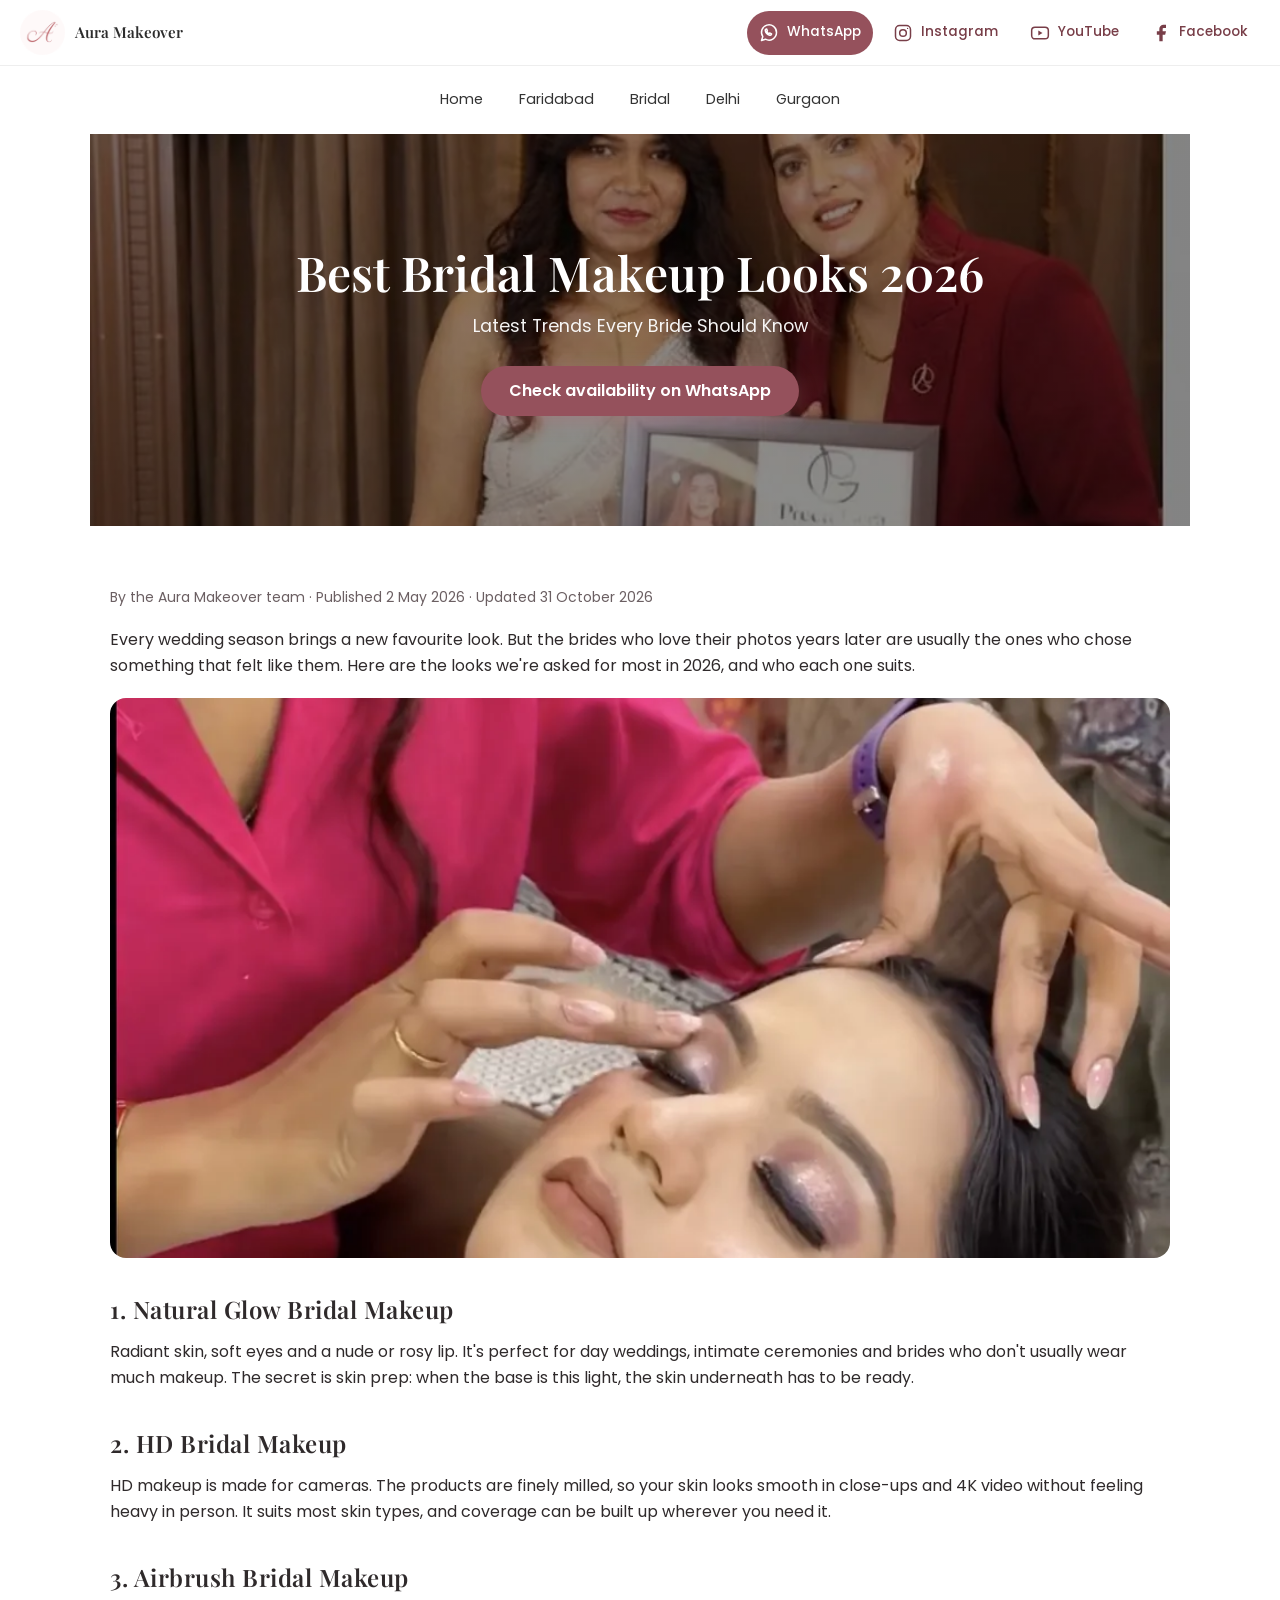
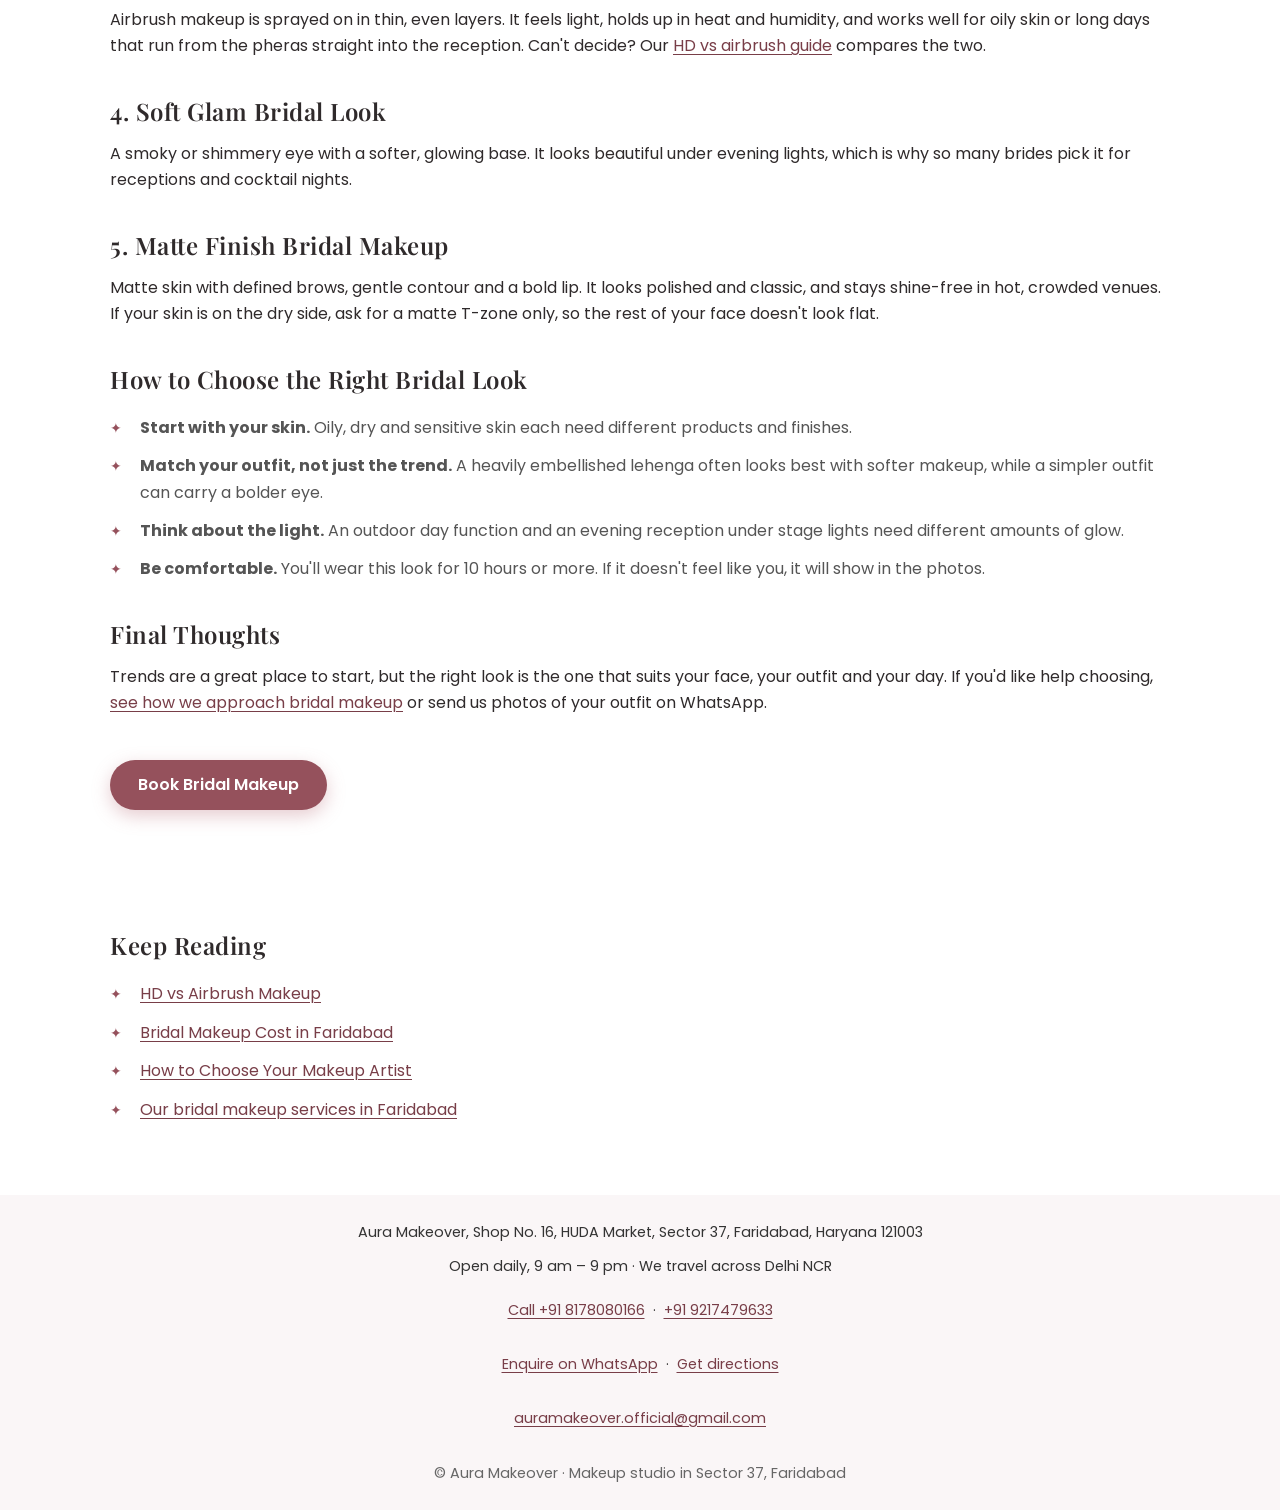
==== commit cd64dc4f: "Mobile design polish, portfolio lightbox and local SEO pass Design and mobile: - Headings use Playfa" ====
--- a/best-bridal-makeup-looks-2026.html
+++ b/best-bridal-makeup-looks-2026.html
@@ -10,14 +10,14 @@
 
 <meta property="og:title" content="Best Bridal Makeup Looks 2026 | Latest Wedding Makeup Trends">
 <meta property="og:description" content="Discover the best bridal makeup looks for 2026. Trending HD, airbrush, natural and glam bridal makeup styles for Indian weddings.">
-<meta property="og:type" content="website">
+<meta property="og:type" content="article">
 <meta property="og:url" content="https://auramakeover.in/best-bridal-makeup-looks-2026.html">
-<meta property="og:image" content="https://auramakeover.in/images/banner.jpeg">
+<meta property="og:image" content="https://auramakeover.in/images/aura-makeover-bridal-customized-960.webp">
 <meta property="og:site_name" content="Aura Makeover">
 <meta name="twitter:card" content="summary_large_image">
 <meta name="twitter:title" content="Best Bridal Makeup Looks 2026 | Latest Wedding Makeup Trends">
 <meta name="twitter:description" content="Discover the best bridal makeup looks for 2026. Trending HD, airbrush, natural and glam bridal makeup styles for Indian weddings.">
-<meta name="twitter:image" content="https://auramakeover.in/images/banner.jpeg">
+<meta name="twitter:image" content="https://auramakeover.in/images/aura-makeover-bridal-customized-960.webp">
 <script type="application/ld+json">
 {
   "@context": "https://schema.org",
@@ -46,6 +46,28 @@
 <link rel="preload" as="image" href="images/banner-960.webp" fetchpriority="high">
 <link rel="stylesheet" href="style.css">
 
+<script type="application/ld+json">
+{
+  "@context": "https://schema.org",
+  "@type": "BlogPosting",
+  "headline": "Best Bridal Makeup Looks 2026",
+  "description": "Every wedding season brings new favourite looks, and the 2026 brides we work with are choosing natural, polished makeup over heavy, dramatic styles.",
+  "image": "https://auramakeover.in/images/aura-makeover-bridal-customized-960.webp",
+  "datePublished": "2026-05-02",
+  "dateModified": "2026-10-31",
+  "mainEntityOfPage": "https://auramakeover.in/best-bridal-makeup-looks-2026.html",
+  "author": {
+    "@type": "Organization",
+    "name": "Aura Makeover",
+    "url": "https://auramakeover.in/"
+  },
+  "publisher": {
+    "@id": "https://auramakeover.in/#business",
+    "@type": "BeautySalon",
+    "name": "Aura Makeover"
+  }
+}
+</script>
 </head>
 
 <body>
@@ -57,7 +79,7 @@
   </div>
 
   <div class="top-right">
-    <a href="https://wa.me/918178080166?text=Hello%20Aura%20Makeover%2C%20I%20am%20enquiring%20about%20a%20bridal%20makeup%20look.%20Event%20date%3A%20__%3B%20service%3A%20__%3B%20venue%2Fcity%3A%20__%3B%20ready-by%20time%3A%20__.%20Please%20share%20availability%20and%20a%20quote." target="_blank" rel="noopener noreferrer" class="social-link social-whatsapp" aria-label="Contact us on WhatsApp" title="Contact us on WhatsApp"><svg class="social-icon" width="20" height="20" viewBox="0 0 24 24" fill="none" stroke="currentColor" stroke-width="1.8" stroke-linecap="round" stroke-linejoin="round" aria-hidden="true" focusable="false"><path d="M21 11.5a9 9 0 0 1-13.3 7.9L3 21l1.6-4.7A9 9 0 1 1 21 11.5Z"/><path d="M8.2 7.5c-.5.2-.8.8-.7 1.5.4 2.8 2.7 5.1 5.5 5.7.7.1 1.4-.2 1.7-.8l.4-.8-2.3-1.1-.7.8c-1.2-.5-2.3-1.5-2.8-2.7l.8-.7-1-2.3Z"/></svg><span class="social-label">WhatsApp</span></a>
+    <a href="https://wa.me/918178080166?text=Hi%20Aura%20Makeover%21%20I%27d%20like%20to%20enquire%20about%20bridal%20makeup%20for%20my%20wedding.%20Could%20you%20share%20your%20availability%20and%20pricing%3F" target="_blank" rel="noopener noreferrer" class="social-link social-whatsapp" aria-label="Contact us on WhatsApp" title="Contact us on WhatsApp"><svg class="social-icon" width="20" height="20" viewBox="0 0 24 24" fill="none" stroke="currentColor" stroke-width="1.8" stroke-linecap="round" stroke-linejoin="round" aria-hidden="true" focusable="false"><path d="M21 11.5a9 9 0 0 1-13.3 7.9L3 21l1.6-4.7A9 9 0 1 1 21 11.5Z"/><path d="M8.2 7.5c-.5.2-.8.8-.7 1.5.4 2.8 2.7 5.1 5.5 5.7.7.1 1.4-.2 1.7-.8l.4-.8-2.3-1.1-.7.8c-1.2-.5-2.3-1.5-2.8-2.7l.8-.7-1-2.3Z"/></svg><span class="social-label">WhatsApp</span></a>
 
     <a href="https://www.instagram.com/aura_makeoverr" target="_blank" rel="noopener noreferrer" class="social-link social-instagram" aria-label="Aura Makeover on Instagram" title="Aura Makeover on Instagram"><svg class="social-icon" width="20" height="20" viewBox="0 0 24 24" fill="none" stroke="currentColor" stroke-width="1.8" stroke-linecap="round" stroke-linejoin="round" aria-hidden="true" focusable="false"><rect x="3" y="3" width="18" height="18" rx="5"/><circle cx="12" cy="12" r="4"/><circle cx="17.5" cy="6.5" r=".8" fill="currentColor" stroke="none"/></svg><span class="social-label">Instagram</span></a>
     <a href="https://www.youtube.com/@Aura_makeover-h7b" target="_blank" rel="noopener noreferrer" class="social-link social-youtube" aria-label="Aura Makeover on YouTube" title="Aura Makeover on YouTube"><svg class="social-icon" width="20" height="20" viewBox="0 0 24 24" fill="none" stroke="currentColor" stroke-width="1.8" stroke-linecap="round" stroke-linejoin="round" aria-hidden="true" focusable="false"><rect x="2" y="5" width="20" height="14" rx="4"/><path d="m10 9 5 3-5 3Z" fill="currentColor" stroke="none"/></svg><span class="social-label">YouTube</span></a>
@@ -65,7 +87,7 @@
   </div>
 </header>
 <nav class="nav" aria-label="Main navigation">
-<a href="index.html">Home</a>
+<a href="./">Home</a>
 <a href="makeup-artist-faridabad.html">Faridabad</a>
 <a href="bridal-makeup-faridabad.html">Bridal</a>
 <a href="makeup-artist-delhi.html">Delhi</a>
@@ -75,70 +97,71 @@
 <section class="hero">
 <h1>Best Bridal Makeup Looks 2026</h1>
 <p>Latest Trends Every Bride Should Know</p>
- <a class="btn" href="https://wa.me/918178080166?text=Hello%20Aura%20Makeover%2C%20I%20am%20enquiring%20about%20a%20bridal%20makeup%20look.%20Event%20date%3A%20__%3B%20service%3A%20__%3B%20venue%2Fcity%3A%20__%3B%20ready-by%20time%3A%20__.%20Please%20share%20availability%20and%20a%20quote.">Check availability on WhatsApp</a>
+ <a class="btn" href="https://wa.me/918178080166?text=Hi%20Aura%20Makeover%21%20I%27d%20like%20to%20enquire%20about%20bridal%20makeup%20for%20my%20wedding.%20Could%20you%20share%20your%20availability%20and%20pricing%3F">Check availability on WhatsApp</a>
 </section>
 
 <section>
-
+<p class="article-meta">By the Aura Makeover team · Published 2 May 2026 · Updated 31 October 2026</p>
 <p>
-Bridal makeup trends in 2026 are evolving towards a perfect balance of natural beauty and modern elegance. Today’s brides want makeup that enhances their features while still looking timeless in photographs.
+Every wedding season brings a new favourite look. But the brides who love their photos years later are usually the ones who chose something that felt like them. Here are the looks we're asked for most in 2026, and who each one suits.
 </p>
-
+<figure class="article-figure"><img src="images/aura-makeover-bridal-customized-960.webp" srcset="images/aura-makeover-bridal-customized-480.webp 480w, images/aura-makeover-bridal-customized-960.webp 960w" sizes="(max-width: 767px) 92vw, 720px" width="960" height="968" alt="Bride having her makeup customised at the Aura Makeover studio" loading="lazy" decoding="async"></figure>
 <h2>1. Natural Glow Bridal Makeup</h2>
 <p>
-This trend focuses on radiant skin, soft eyes, and nude lips. Perfect for day weddings and minimalistic brides.
+Radiant skin, soft eyes and a nude or rosy lip. It's perfect for day weddings, intimate ceremonies and brides who don't usually wear much makeup. The secret is skin prep: when the base is this light, the skin underneath has to be ready.
 </p>
-
 <h2>2. HD Bridal Makeup</h2>
 <p>
-HD makeup is ideal for photography and videography. It creates a flawless finish without looking heavy on the skin.
+HD makeup is made for cameras. The products are finely milled, so your skin looks smooth in close-ups and 4K video without feeling heavy in person. It suits most skin types, and coverage can be built up wherever you need it.
 </p>
-
 <h2>3. Airbrush Bridal Makeup</h2>
 <p>
-Airbrush makeup provides a lightweight, long-lasting finish that stays intact throughout the day.
+Airbrush makeup is sprayed on in thin, even layers. It feels light, holds up in heat and humidity, and works well for oily skin or long days that run from the pheras straight into the reception. Can't decide? Our <a href="hd-vs-airbrush-makeup.html">HD vs airbrush guide</a> compares the two.
 </p>
-
 <h2>4. Soft Glam Bridal Look</h2>
 <p>
-A mix of bold eyes and soft base, this look is perfect for receptions and evening functions.
+A smoky or shimmery eye with a softer, glowing base. It looks beautiful under evening lights, which is why so many brides pick it for receptions and cocktail nights.
 </p>
-
 <h2>5. Matte Finish Bridal Makeup</h2>
 <p>
-Matte skin with defined features is trending for brides who prefer a polished look.
+Matte skin with defined brows, gentle contour and a bold lip. It looks polished and classic, and stays shine-free in hot, crowded venues. If your skin is on the dry side, ask for a matte T-zone only, so the rest of your face doesn't look flat.
 </p>
+<h2>How to Choose the Right Bridal Look</h2>
+<ul>
+<li><strong>Start with your skin.</strong> Oily, dry and sensitive skin each need different products and finishes.</li>
+<li><strong>Match your outfit, not just the trend.</strong> A heavily embellished lehenga often looks best with softer makeup, while a simpler outfit can carry a bolder eye.</li>
+<li><strong>Think about the light.</strong> An outdoor day function and an evening reception under stage lights need different amounts of glow.</li>
+<li><strong>Be comfortable.</strong> You'll wear this look for 10 hours or more. If it doesn't feel like you, it will show in the photos.</li>
+</ul>
+<h2>Final Thoughts</h2>
+<p>
+Trends are a great place to start, but the right look is the one that suits your face, your outfit and your day. If you'd like help choosing, <a href="bridal-makeup-faridabad.html">see how we approach bridal makeup</a> or send us photos of your outfit on WhatsApp.
+</p>
+<a class="btn" href="bridal-makeup-faridabad.html">Book Bridal Makeup</a>
+</section>
 
-<h2>How to Choose the Right Bridal Look</h2>
-
+<section>
+<h2>Keep Reading</h2>
 <ul>
-<li>Skin type matters</li>
-<li>Outfit color coordination</li>
-<li>Lighting and venue</li>
-<li>Personal comfort</li>
+<li><a href="hd-vs-airbrush-makeup.html">HD vs Airbrush Makeup</a></li>
+<li><a href="bridal-makeup-cost-faridabad.html">Bridal Makeup Cost in Faridabad</a></li>
+<li><a href="how-to-choose-makeup-artist.html">How to Choose Your Makeup Artist</a></li>
+<li><a href="bridal-makeup-faridabad.html">Our bridal makeup services in Faridabad</a></li>
 </ul>
-
-<h2>Final Thoughts</h2>
-
-<p>
-Choosing the right bridal makeup look is about balancing trends with your personal style. Always consult a professional makeup artist to ensure the best results.
-</p>
-
-<a class="btn" href="bridal-makeup-faridabad.html">Book Bridal Makeup</a>
-
 </section>
 </main>
 <footer>
 <nav class="footer-contact" aria-label="Contact Aura Makeover">
-      <p>Based in Faridabad · Serving Delhi NCR · Contact us to arrange a studio visit</p>
+      <p>Aura Makeover, Shop No. 16, HUDA Market, Sector 37, Faridabad, Haryana 121003</p>
+      <p>Open daily, 9 am – 9 pm · We travel across Delhi NCR</p>
       <p><a href="tel:+918178080166">Call +91 8178080166</a> · <a href="tel:+919217479633">+91 9217479633</a></p>
-      <p><a href="https://wa.me/918178080166?text=Hello%20Aura%20Makeover%2C%20I%20am%20enquiring%20about%20a%20bridal%20makeup%20look.%20Event%20date%3A%20__%3B%20service%3A%20__%3B%20venue%2Fcity%3A%20__%3B%20ready-by%20time%3A%20__.%20Please%20share%20availability%20and%20a%20quote.">Enquire on WhatsApp</a> · <a href="https://maps.app.goo.gl/MC8ctfnPd83sNfoJ6" target="_blank" rel="noopener noreferrer">Get directions</a></p>
+      <p><a href="https://wa.me/918178080166?text=Hi%20Aura%20Makeover%21%20I%27d%20like%20to%20enquire%20about%20bridal%20makeup%20for%20my%20wedding.%20Could%20you%20share%20your%20availability%20and%20pricing%3F">Enquire on WhatsApp</a> · <a href="https://maps.app.goo.gl/MC8ctfnPd83sNfoJ6" target="_blank" rel="noopener noreferrer">Get directions</a></p>
       <p><a href="mailto:auramakeover.official@gmail.com">auramakeover.official@gmail.com</a></p>
     </nav>
-© Aura Makeover — Best Bridal Makeup Artist in Faridabad & Delhi NCR
+© Aura Makeover · Makeup studio in Sector 37, Faridabad
 </footer>
 <nav class="mobile-actions" aria-label="Quick contact">
-      <a href="tel:+918178080166">Call us</a><a href="https://wa.me/918178080166?text=Hello%20Aura%20Makeover%2C%20I%20am%20enquiring%20about%20a%20bridal%20makeup%20look.%20Event%20date%3A%20__%3B%20service%3A%20__%3B%20venue%2Fcity%3A%20__%3B%20ready-by%20time%3A%20__.%20Please%20share%20availability%20and%20a%20quote.">WhatsApp enquiry</a>
+      <a href="tel:+918178080166">Call us</a><a href="https://wa.me/918178080166?text=Hi%20Aura%20Makeover%21%20I%27d%20like%20to%20enquire%20about%20bridal%20makeup%20for%20my%20wedding.%20Could%20you%20share%20your%20availability%20and%20pricing%3F">WhatsApp enquiry</a>
     </nav>
 <script src="assets/js/analytics.js" defer></script>
 </body>
--- a/style.css
+++ b/style.css
@@ -713,3 +713,277 @@
   .top-bar .social-link:not(.social-whatsapp):hover { background: #efdae0; }
   .brand-name { display: inline; }
 }
+
+/* ---------------------------------------------------------------------------
+   Prose rhythm.
+   The `* { margin: 0 }` reset at the top of this file strips margins from every
+   heading and paragraph, so headings ended up touching the text above and below
+   them and consecutive paragraphs ran together as one block. Restore spacing for
+   prose inside <main>. Declared last so these win over the earlier duplicate
+   rules for the same elements.
+   `.contact p` and the `.aura-*` content keep their own spacing: the first is
+   more specific, and the second sits inside .container rather than directly
+   under <section>, so neither is matched here.
+   --------------------------------------------------------------------------- */
+main section > p { margin-bottom: 18px; }
+main section > p:last-child { margin-bottom: 0; }
+main section > h2 { margin-bottom: 14px; line-height: 1.3; }
+main section > h3 { margin-bottom: 12px; line-height: 1.35; }
+
+/* Adjacent margins collapse, so this sets the gap above a mid-section heading
+   without doubling up on the paragraph margin before it. */
+main section > h2:not(:first-child) { margin-top: 36px; }
+
+/* The hero tagline lines read as one unit under the h1, so they want a tighter
+   rhythm than body prose. */
+.hero > p { margin-bottom: 6px; }
+.hero > p:last-of-type { margin-bottom: 0; }
+
+/* ---------------------------------------------------------------------------
+   Contact links: make the primary conversion actions look tappable and meet the
+   44px touch target minimum. Previously these rendered as plain black text with
+   no underline at 20-24px tall, so phone/WhatsApp/email read as body copy.
+
+   No horizontal padding: `.contact p` is a centred flex row of icon + label, and
+   the extra 12px was enough to push the email row past the available width on a
+   360px phone, wrapping the envelope icon onto a line of its own. The labels are
+   already wide enough to tap, so min-height alone carries the 44px target.
+   --------------------------------------------------------------------------- */
+.contact p a {
+  display: inline-flex;
+  align-items: center;
+  min-height: 44px;
+  padding: 10px 0;
+  color: #783e48;
+  text-decoration: underline;
+  text-underline-offset: 3px;
+}
+
+.contact p a:hover { color: var(--primary); }
+
+/* The email is the longest label; at 320px it is the one row that still cannot
+   fit beside its icon at full size. */
+@media (max-width: 374px) {
+  .contact p a[href^="mailto:"] { font-size: .875rem; }
+}
+
+.footer-contact a {
+  display: inline-block;
+  padding: 10px 4px;
+  text-decoration: underline;
+}
+
+/* ---------------------------------------------------------------------------
+   Portfolio galleries.
+   These were 202x220 tiles, so a 960x825 shot lost ~21% of its width and the
+   subject drifted out of frame. Square tiles at ~345px on desktop cut that to
+   ~14% off a much larger image, and the crop is biased upwards so faces stay
+   in frame. The lightbox carries the full uncropped shot on tap.
+   A ragged masonry was tried first and rejected: five images of mixed ratios
+   balance badly across three columns and leave a dead gap in the first one.
+   Declared last to beat the earlier duplicate .gallery rules.
+   --------------------------------------------------------------------------- */
+.gallery,
+.gallery.bridal-gallery {
+  display: grid;
+  grid-template-columns: repeat(auto-fit, minmax(300px, 1fr));
+  gap: 14px;
+  margin-top: 30px;
+}
+
+.gallery img,
+.gallery.bridal-gallery img {
+  display: block;
+  width: 100%;
+  height: auto;
+  aspect-ratio: 1 / 1;
+  object-fit: cover;
+  object-position: center 35%;
+  margin: 0;
+  border-radius: 12px;
+}
+
+@media (max-width: 600px) {
+  .gallery,
+  .gallery.bridal-gallery {
+    grid-template-columns: repeat(2, minmax(0, 1fr));
+    gap: 10px;
+  }
+}
+
+/* Affordance for the images the lightbox has enhanced. Avoids transforms so a
+   hover can never widen the tile and introduce horizontal overflow. */
+.gallery img[role="button"] {
+  cursor: zoom-in;
+  transition: box-shadow .2s ease, filter .2s ease;
+}
+
+.gallery img[role="button"]:hover {
+  box-shadow: 0 10px 24px rgba(0,0,0,.2);
+  filter: brightness(1.04);
+}
+
+.gallery img[role="button"]:focus-visible {
+  outline: 3px solid #185b86;
+  outline-offset: 3px;
+}
+
+/* --- Lightbox ------------------------------------------------------------ */
+.aura-lightbox {
+  position: fixed;
+  inset: 0;
+  z-index: 3000;
+  display: flex;
+  align-items: center;
+  justify-content: center;
+  gap: 6px;
+  padding: 16px;
+  background: rgba(20,12,14,.93);
+}
+
+.aura-lightbox[hidden] { display: none; }
+
+.aura-lb-figure {
+  margin: 0;
+  max-width: min(100%, 900px);
+  text-align: center;
+}
+
+.aura-lb-img {
+  display: block;
+  width: auto;
+  height: auto;
+  max-width: 100%;
+  max-height: 78vh;
+  margin: 0 auto;
+  border-radius: 10px;
+}
+
+.aura-lb-caption {
+  margin-top: 12px;
+  color: #f3e9ec;
+  font-size: .9rem;
+  line-height: 1.5;
+}
+
+.aura-lb-close,
+.aura-lb-nav {
+  flex: 0 0 44px;
+  display: flex;
+  align-items: center;
+  justify-content: center;
+  width: 44px;
+  height: 44px;
+  padding: 0;
+  border: 0;
+  border-radius: 50%;
+  background: rgba(255,255,255,.15);
+  color: #fff;
+  font-size: 1.7rem;
+  line-height: 1;
+  cursor: pointer;
+}
+
+.aura-lb-close {
+  position: absolute;
+  top: 14px;
+  right: 14px;
+  font-size: 1.5rem;
+}
+
+.aura-lb-close:hover,
+.aura-lb-nav:hover { background: rgba(255,255,255,.3); }
+
+.aura-lightbox button:focus-visible {
+  outline: 3px solid #fff;
+  outline-offset: 3px;
+}
+
+@media (max-width: 600px) {
+  .aura-lightbox { gap: 2px; padding: 10px; }
+  .aura-lb-img { max-height: 70vh; }
+}
+
+/* ---------------------------------------------------------------------------
+   Typography and brand polish.
+   Headings were Poppins at weight 700, which is not in the Google Fonts request
+   (400/500/600 only), so browsers synthesised a heavy faux-bold. They now use
+   Playfair Display 600, already loaded for the wordmark, so headings match the
+   brand name and read as editorial rather than blocky. Body copy moves off pure
+   black to a soft warm charcoal.
+   --------------------------------------------------------------------------- */
+body { color: #2f2a2b; line-height: 1.65; }
+
+h1, h2,
+.aura-heading h2 {
+  font-family: 'Playfair Display', Georgia, 'Times New Roman', serif;
+  font-weight: 600;
+  letter-spacing: 0;
+}
+
+h3, .aura-feature-content h3, .aura-bottom-box h3 { font-weight: 600; }
+
+.hero h1 { line-height: 1.2; }
+
+.text-center { text-align: center; }
+
+/* One accent colour for every call to action and label: the warm brown used
+   in the "why brides trust" block competed with the rose brand colour. */
+.aura-heading .sub-title { color: var(--primary); }
+.feature-badge { background: #f6e9ec; color: #783e48; border-radius: 999px; letter-spacing: .3px; }
+.aura-btn { background: var(--primary); box-shadow: 0 6px 18px rgba(149,81,92,.3); }
+.aura-btn:hover { background: #783e48; }
+
+/* The large quote mark sat on top of the first words of each review. */
+.testimonial-card { padding-top: 52px; }
+.testimonial-card .quote { top: 8px; left: 20px; line-height: 1; }
+
+/* Unstyled in-content links (e.g. Helpful Guides) were browser-default blue. */
+main a:not([class]) { color: #783e48; text-underline-offset: 3px; }
+main a:not([class]):hover { color: var(--primary); }
+
+.grid .card h3 { font-size: 1.05rem; }
+.price { color: #783e48; }
+
+@media (max-width: 600px) {
+  .hero h1 { font-size: clamp(1.9rem, 8.4vw, 2.4rem); }
+
+  main section h2,
+  .aura-heading h2 { font-size: 1.65rem; line-height: 1.25; }
+  .aura-feature-content h3,
+  .aura-bottom-box h3 { font-size: 1.35rem; line-height: 1.3; }
+
+  /* Keep every block on the same 18px gutter as the other sections. */
+  .aura-why-section { padding: 55px 18px; }
+
+  .feature-badge { font-size: 12px; padding: 7px 14px; }
+  .aura-feature-content ul li { font-size: 15px; }
+
+  .grid { gap: 10px; margin-top: 26px; }
+  .grid .card { padding: 16px 20px; }
+  .grid .card .price { margin-top: 2px; }
+
+  /* An odd last image would otherwise sit alone beside an empty cell; let it
+     take the full row and show uncropped. */
+  .gallery img:last-child:nth-child(odd) { grid-column: 1 / -1; aspect-ratio: auto; }
+}
+
+/* Text-only sections stacked 90px apart on phones, which made the location and
+   guide pages feel sparse and long. */
+@media (max-width: 600px) {
+  section { padding-top: 36px; padding-bottom: 36px; }
+  .hero { padding-top: 80px; padding-bottom: 80px; }
+}
+
+/* Guide pages: byline and in-article photos. */
+.article-meta { color: #6b5f62; font-size: .875rem; margin-bottom: 18px; }
+.article-figure { margin: 8px 0 28px; }
+.article-figure img {
+  display: block;
+  width: 100%;
+  height: auto;
+  max-height: 560px;
+  object-fit: cover;
+  object-position: center 30%;
+  border-radius: 16px;
+}
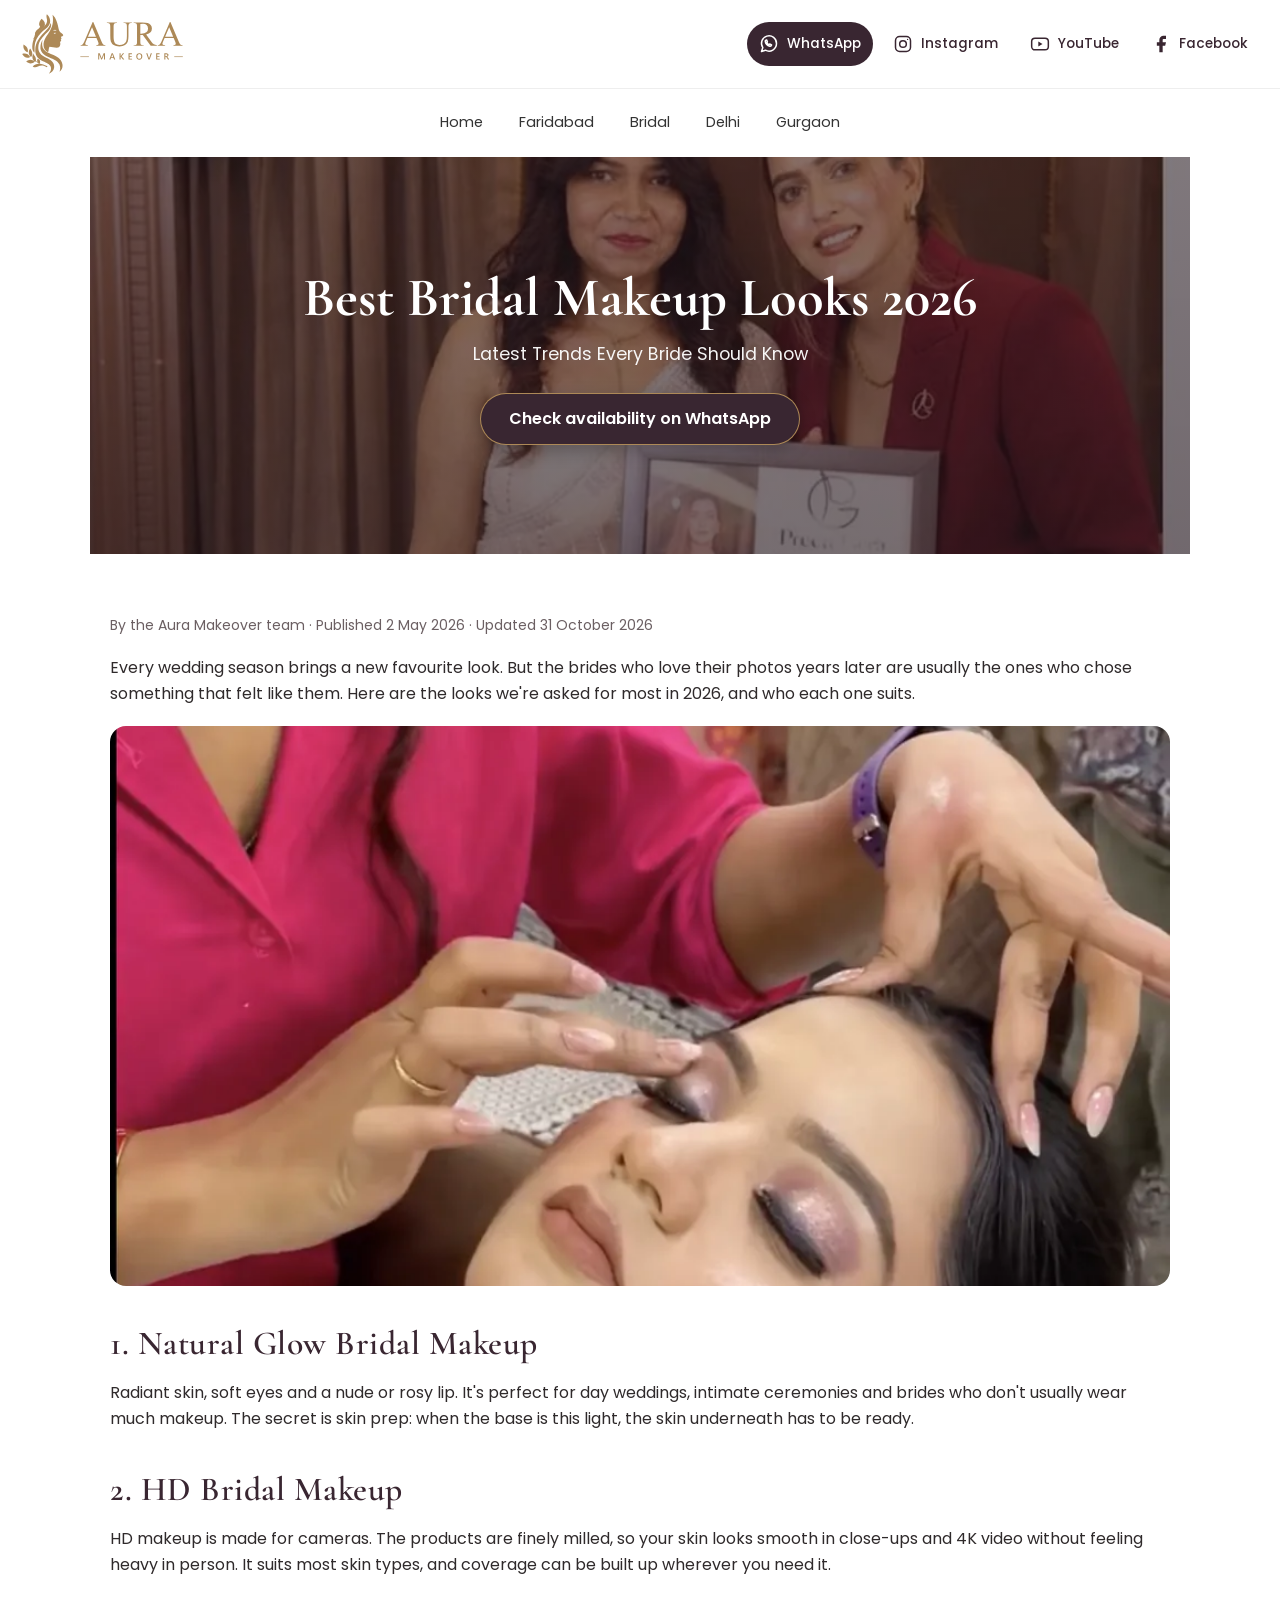
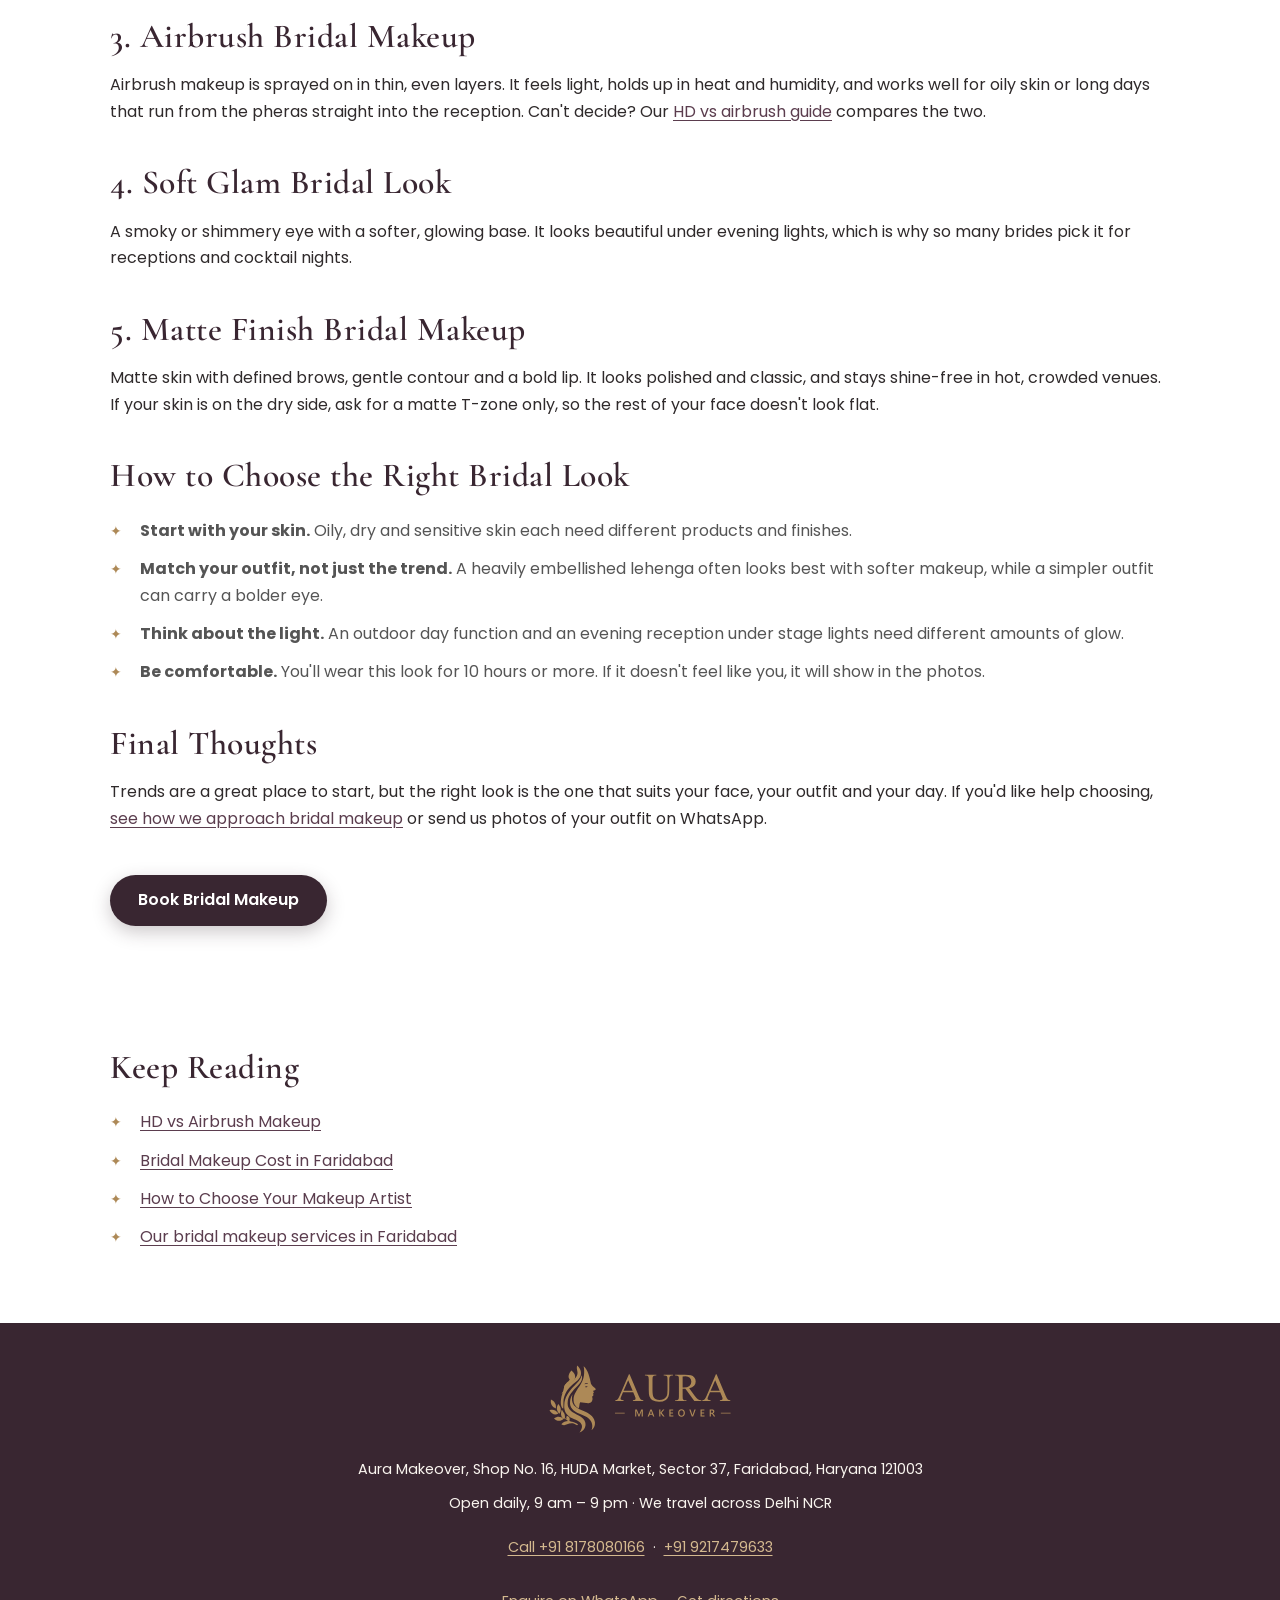
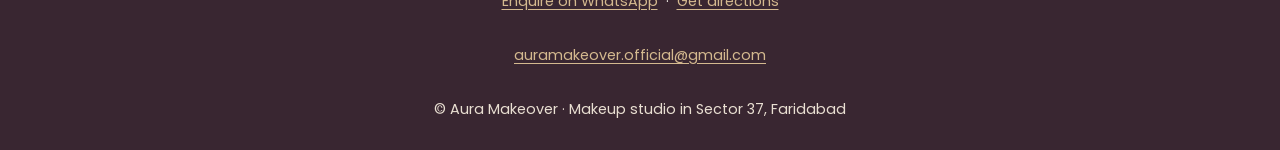
==== commit 757fbf05: "Rebrand to the storefront identity and clean up unused assets Adopt the storefront logo as the site'" ====
--- a/best-bridal-makeup-looks-2026.html
+++ b/best-bridal-makeup-looks-2026.html
@@ -40,9 +40,14 @@
 </script>
 <link rel="canonical" href="https://auramakeover.in/best-bridal-makeup-looks-2026.html"/>
 
+<link rel="icon" href="favicon.ico" sizes="48x48">
+<link rel="icon" href="favicon.svg" type="image/svg+xml">
+<link rel="apple-touch-icon" href="apple-touch-icon.png">
+<link rel="manifest" href="site.webmanifest">
+<meta name="theme-color" content="#392631">
 <link rel="preconnect" href="https://fonts.googleapis.com" />
 <link rel="preconnect" href="https://fonts.gstatic.com" crossorigin />
-<link href="https://fonts.googleapis.com/css2?family=Playfair+Display:wght@600;700&family=Poppins:wght@400;500;600&display=swap" rel="stylesheet" />
+<link href="https://fonts.googleapis.com/css2?family=Cormorant+Garamond:wght@500;600;700&family=Poppins:wght@400;500;600&display=swap" rel="stylesheet" />
 <link rel="preload" as="image" href="images/banner-960.webp" fetchpriority="high">
 <link rel="stylesheet" href="style.css">
 
@@ -74,8 +79,7 @@
 <a class="skip-link" href="#main-content">Skip to main content</a>
 <header class="top-bar">
   <div class="top-left">
-    <img src="favicon-96x96.png" width="45" height="45" alt="Aura Makeover logo" class="logo" />
-    <span class="brand-name">Aura Makeover</span>
+    <a href="./" class="logo-link"><img src="images/brand/aura-makeover-logo-gold.svg" width="165" height="64" alt="Aura Makeover home" class="logo" /></a>
   </div>
 
   <div class="top-right">
@@ -151,6 +155,7 @@
 </section>
 </main>
 <footer>
+<img src="images/brand/aura-makeover-logo-gold.svg" width="186" height="72" alt="Aura Makeover" class="footer-logo" loading="lazy" decoding="async" />
 <nav class="footer-contact" aria-label="Contact Aura Makeover">
       <p>Aura Makeover, Shop No. 16, HUDA Market, Sector 37, Faridabad, Haryana 121003</p>
       <p>Open daily, 9 am – 9 pm · We travel across Delhi NCR</p>
--- a/style.css
+++ b/style.css
@@ -1,68 +1,36 @@
-:root { --primary:#95515c; --soft:#faf6f7; }
-body { font-family:'Poppins', sans-serif; margin:0; }
+/* Brand palette from the storefront logo. Gold is 3.2:1 on white, so it is
+   kept for decoration and large marks; --gold-deep is the text-safe gold, and
+   --gold-light the gold for text on plum. */
+:root {
+  --plum: #392631;
+  --plum-hover: #4f3644;
+  --plum-soft: #5b3d4e;
+  --gold: #ad8957;
+  --gold-deep: #86663a;
+  --gold-light: #d4b98f;
+  --cream: #faf5ef;
+  --cream-deep: #f3ebe0;
+  --primary: var(--plum);
+  --soft: var(--cream);
+}
+
+/* --- Base ---------------------------------------------------------------- */
 * { box-sizing: border-box; margin: 0; padding: 0; }
-
-.top-bar {
-display:flex; justify-content:space-between;
-padding:12px 20px; border-bottom:1px solid #eee;
-align-items:center;
-}
-
-.nav a {
-margin:0 10px;
-text-decoration:none;
-color:#333;
-font-size:0.9rem;
-}
-
-.hero {
-background:linear-gradient(rgba(0,0,0,.5),rgba(0,0,0,.5)),url("images/banner-960.webp") center/cover;
-color:#fff; text-align:center; padding:110px 20px;
-}
-
-    section {
-      padding: 60px 20px;
-      max-width: 1100px;
-      margin: auto;
-    }
-
-    .center { text-align: center; }
-
-    .hero {
-
-      background: linear-gradient(rgba(0,0,0,.45), rgba(0,0,0,.45)),
-        url("images/banner-960.webp") center/cover no-repeat;
-
-      color: #fff;
-      padding: 110px 20px;
-      text-align: center;
-    }
-
-    .hero h1 {
-      font-size: 3rem;
-      margin-bottom: 10px;
-    }
-
-    .hero p {
-      font-size: 1.1rem;
-      opacity: 0.95;
-    }
-
-   .btn {
-      display: inline-block;
-      margin-top: 25px;
-      padding: 12px 28px;
-      border-radius: 30px;
-      background: var(--primary);
-      color: #fff;
-      text-decoration: none;
-      font-weight: 600;
-      box-shadow: 0 6px 18px rgba(183,110,121,0.35);
-    }
-
-   ul {
+html { scroll-padding-top: 110px; }
+body { font-family: 'Poppins', sans-serif; color: #2f2a2b; line-height: 1.65; }
+img { max-width: 100%; }
+
+section {
+  padding: 60px 20px;
+  max-width: 1100px;
+  margin: auto;
+}
+
+.center,
+.text-center { text-align: center; }
+
+ul {
   list-style: none;
-  padding-left: 0;
   margin-top: 20px;
 }
 
@@ -78,649 +46,36 @@
   position: absolute;
   left: 0;
   top: 2px;
-  color: var(--primary);
+  color: var(--gold);
   font-size: 0.9rem;
 }
 
-    section h2 {
-  letter-spacing: 0.5px;
-}
-
-.grid {
-display:grid;
-grid-template-columns:repeat(auto-fit,minmax(250px,1fr));
-gap:20px;
-margin-top:30px;
-}
-
-.card {
-background:var(--soft);
-padding:25px;
-border-radius:12px;
-}
-
-.gallery {
-display:grid;
-grid-template-columns:repeat(auto-fit,minmax(160px,1fr));
-gap:12px;
-margin-top:30px;
-}
-
-.gallery img {
-width:100%;
-height:220px;
-object-fit:cover;
-border-radius:12px;
-}
-
-footer {
-text-align:center;
-padding:25px;
-background:#faf6f7;
-}
-
-    .grid {
-      display: grid;
-      grid-template-columns: repeat(auto-fit, minmax(250px, 1fr));
-      gap: 20px;
-      margin-top: 40px;
-    }
-
-    .card {
-      background: var(--soft);
-      padding: 25px;
-      border-radius: 14px;
-    }
-
-    .price {
-      margin-top: 8px;
-      font-weight: 600;
-    }
-
-    .gallery {
-      display: grid;
-      grid-template-columns: repeat(auto-fit, minmax(160px, 1fr));
-      gap: 12px;
-      margin-top: 35px;
-    }
-
-    .gallery img {
-      width: 100%;
-      height: 220px;
-      object-fit: cover;
-      border-radius: 12px;
-    }
-
-    .brands {
-      display: flex;
-      flex-wrap: wrap;
-      justify-content: center;
-      gap: 15px;
-      margin-top: 30px;
-    }
-
-    .brand {
-      padding: 10px 18px;
-      border: 1px solid #ddd;
-      border-radius: 20px;
-    }
-
-    .contact {
-      background: var(--soft);
-      border-radius: 20px;
-      padding: 40px 20px;
-    }
-
-    footer {
-      text-align: center;
-      padding: 25px;
-      font-size: 0.9rem;
-      color: #666;
-    }
-
-    @media (max-width: 600px) {
-      .hero h1 { font-size: 2.2rem; }
-      section { padding: 45px 18px; }
-    }
-
-@media (max-width: 600px) {
-  .brand-name {
-    display: none;
-  }
-}
-
-    @media (max-width: 600px) {
-  .hero {
-    padding: 90px 20px;
-  }
-}
-
-    .testimonial-grid {
-  display: grid;
-  grid-template-columns: repeat(auto-fit, minmax(260px, 1fr));
-  gap: 25px;
-  margin-top: 40px;
-}
-
-.testimonial-card {
-  background: #faf6f7;
-  padding: 30px 25px;
-  border-radius: 18px;
-  position: relative;
-  text-align: left;
-}
-
-.testimonial-card p {
-  font-style: italic;
-  color: #555;
-  font-size: 0.95rem;
-  line-height: 1.6;
-}
-
-.testimonial-card .quote {
-  font-size: 3rem;
-  color: var(--primary);
-  position: absolute;
-  top: 10px;
-  left: 15px;
-  opacity: 0.25;
-}
-
-.client-name {
-  margin-top: 15px;
-  font-weight: 600;
-  color: #2c2c2c;
-  font-size: 0.9rem;
-}
-
-.top-bar {
-  width: 100%;
-  background: #fff;
-  border-bottom: 1px solid #eee;
-  display: flex;
-  justify-content: center;
-  gap: 30px;
-  padding: 10px 15px;
-  position: sticky;
-  top: 0;
-  z-index: 1000;
-}
-
-.top-bar a {
-  align-items: center;
-  gap: 8px;
-  font-size: 0.85rem;
-  font-weight: 500;
-  color: #2c2c2c;
-  text-decoration: none;
-}
-
-.top-bar a:hover {
-  color: var(--primary);
-}
-
-    .top-bar {
-  justify-content: space-between;
-  padding: 10px 20px;
-}
-
-.top-left {
-  display: flex;
-  align-items: center;
-  gap: 10px;
-}
-
-.logo {
-  width: 45px;
-  height: 45px;
-}
-
-.brand-name {
-  font-family: 'Playfair Display', serif;
-  font-size: 0.95rem;
-  font-weight: 600;
-  color: #2c2c2c;
-}
-
-.top-right {
-  display: flex;
-  gap: 20px;
-}
-
-    .contact p {
-  display: flex;
-  justify-content: center;
-  align-items: center;
-  gap: 10px;
-  margin: 12px 0;
-  font-weight: 500;
-}
-
-.contact .contact-icon {
-  color: var(--primary);
-  vertical-align: -4px;
-}
-
-.contact a {
-  color: #2c2c2c;
-  text-decoration: none;
-}
-
-.contact a:hover {
-  color: var(--primary);
-}
-
-.aura-why-section {
-  padding: 90px 0;
-  background: #fffaf8;
-}
-
-.aura-heading {
-  max-width: 900px;
-  margin: 0 auto 70px;
-}
-
-.aura-heading .sub-title {
-  display: inline-block;
-  color: #925d38;
-  font-size: 14px;
-  font-weight: 600;
-  letter-spacing: 2px;
-  text-transform: uppercase;
-  margin-bottom: 15px;
-}
-
-.aura-heading h2 {
-  font-size: 42px;
-  line-height: 1.3;
-  color: #1f1f1f;
-  margin-bottom: 25px;
-  font-weight: 700;
-}
-
-.aura-heading p {
-  font-size: 17px;
-  line-height: 1.9;
-  color: #666;
-}
-
-.aura-feature-row {
-  display: flex;
-  align-items: center;
-  gap: 70px;
-  margin-bottom: 90px;
-}
-
-.aura-feature-row.reverse {
-  flex-direction: row-reverse;
-}
-
-.aura-feature-image {
-  flex: 1;
-}
-
-.aura-feature-image img {
-  width: 100%;
-  height: 100%;
-  object-fit: cover;
-  border-radius: 24px;
-  box-shadow: 0 18px 40px rgba(0,0,0,0.08);
-}
-
-.aura-feature-content {
-  flex: 1;
-}
-
-.feature-badge {
-  display: inline-block;
-  background: #f8e8df;
-  color: #8a512c;
-  padding: 10px 18px;
-  font-size: 13px;
-  font-weight: 600;
-  margin-bottom: 20px;
-}
-
-.aura-feature-content h3 {
-  font-size: 34px;
-  color: #222;
-  margin-bottom: 20px;
-  line-height: 1.4;
-}
-
-.aura-feature-content p {
-  font-size: 16px;
-  line-height: 1.9;
-  color: #666;
-  margin-bottom: 25px;
-}
-
-.aura-feature-content ul {
-  padding: 0;
-  margin: 0;
-  list-style: none;
-}
-
-.aura-feature-content ul li {
-  margin-bottom: 14px;
-  font-size: 16px;
-  color: #333;
-}
-
-.aura-bottom-box {
-  background: linear-gradient(135deg, #f9ede5, #fff);
-  padding: 60px 40px;
-  border-radius: 28px;
-  margin-top: 30px;
-}
-
-.aura-bottom-box h3 {
-  font-size: 36px;
-  margin-bottom: 20px;
-  color: #1f1f1f;
-}
-
-.aura-bottom-box p {
-  max-width: 800px;
-  margin: 0 auto 30px;
-  font-size: 17px;
-  line-height: 1.9;
-  color: #666;
-}
-
-.aura-btn {
-  display: inline-block;
-  padding: 16px 34px;
-  background: #925d38;
-  color: #fff;
-  border-radius: 50px;
-  text-decoration: none;
-  font-size: 15px;
-  font-weight: 600;
-  transition: 0.3s ease;
-}
-
-.aura-btn:hover {
-  background: #784a2b;
-  color: #fff;
-}
-
-@media(max-width: 991px){
-
-  .aura-feature-row,
-  .aura-feature-row.reverse {
-    flex-direction: column;
-  }
-
-  .aura-heading h2 {
-    font-size: 32px;
-  }
-
-  .aura-feature-content h3 {
-    font-size: 28px;
-  }
-
-  .aura-feature-image img {
-    height: 420px;
-  }
-
-  .aura-bottom-box h3 {
-    font-size: 28px;
-  }
-}
-
-.aura-feature-row {
-  display: flex;
-  align-items: center;
-  gap: 60px;
-  margin-bottom: 80px;
-}
-
-.aura-feature-image,
-.aura-feature-content {
-  flex: 1;
-  min-width: 0;
-}
-
-.aura-feature-content,
-.aura-heading,
-.aura-bottom-box {
-  word-wrap: break-word;
-  overflow-wrap: break-word;
-}
-
-.aura-feature-image img {
-  width: 100%;
-  height: 520px;
-  object-fit: cover;
-  border-radius: 24px;
-  display: block;
-}
-
-@media (max-width: 991px) {
-
-  .aura-why-section {
-    padding: 70px 20px;
-  }
-
-  .aura-feature-row,
-  .aura-feature-row.reverse {
-    flex-direction: column;
-    gap: 35px;
-    margin-bottom: 70px;
-  }
-
-  .aura-heading {
-    margin-bottom: 50px;
-  }
-
-  .aura-heading h2 {
-    font-size: 34px;
-    line-height: 1.4;
-  }
-
-  .aura-heading p {
-    font-size: 16px;
-    line-height: 1.8;
-  }
-
-  .aura-feature-content h3 {
-    font-size: 28px;
-    line-height: 1.4;
-  }
-
-  .aura-feature-content p {
-    font-size: 15px;
-    line-height: 1.8;
-  }
-
-  .aura-feature-image img {
-    height: auto;
-    max-height: 450px;
-  }
-
-  .aura-bottom-box {
-    padding: 45px 25px;
-  }
-
-  .aura-bottom-box h3 {
-    font-size: 28px;
-    line-height: 1.4;
-  }
-}
-
-@media (max-width: 767px) {
-
-  .aura-why-section {
-    padding: 55px 15px;
-  }
-
-  .aura-heading {
-    margin-bottom: 40px;
-  }
-
-  .aura-heading .sub-title {
-    font-size: 12px;
-    letter-spacing: 1px;
-  }
-
-  .aura-heading h2 {
-    font-size: 28px;
-    line-height: 1.4;
-    margin-bottom: 18px;
-  }
-
-  .aura-heading p {
-    font-size: 15px;
-    line-height: 1.8;
-  }
-
-  .aura-feature-row {
-    gap: 28px;
-    margin-bottom: 55px;
-  }
-
-  .feature-badge {
-    font-size: 11px;
-    padding: 8px 14px;
-  }
-
-  .aura-feature-content h3 {
-    font-size: 24px;
-    line-height: 1.5;
-    margin-bottom: 15px;
-  }
-
-  .aura-feature-content p {
-    font-size: 15px;
-    line-height: 1.8;
-    margin-bottom: 18px;
-  }
-
-  .aura-feature-content ul li {
-    font-size: 14px;
-    line-height: 1.7;
-    margin-bottom: 10px;
-  }
-
-  .aura-feature-image img {
-    width: 100%;
-    height: auto;
-    max-height: 320px;
-    border-radius: 18px;
-  }
-
-  .aura-bottom-box {
-    padding: 35px 20px;
-    border-radius: 20px;
-  }
-
-  .aura-bottom-box h3 {
-    font-size: 24px;
-    line-height: 1.5;
-  }
-
-  .aura-bottom-box p {
-    font-size: 15px;
-    line-height: 1.8;
-  }
-
-  .aura-btn {
-    width: 100%;
-    text-align: center;
-    padding: 14px 20px;
-    font-size: 14px;
-  }
-}
-
-@media (max-width: 480px) {
-
-  .aura-heading h2 {
-    font-size: 24px;
-  }
-
-  .aura-feature-content h3 {
-    font-size: 21px;
-  }
-
-  .aura-feature-image img {
-    max-height: 445px;
-  }
-
-  .aura-bottom-box h3 {
-    font-size: 21px;
-  }
-
-  .aura-feature-content ul li {
-    font-size: 13.5px;
-  }
-}
-
-/* Shared navigation and accessibility improvements. */
-html { scroll-padding-top: 110px; }
-img { max-width: 100%; }
-.nav { display: flex; flex-wrap: wrap; justify-content: center; align-items: center; gap: 8px 12px; width: 100%; padding: 12px 18px; }
-.nav a { display: inline-flex; align-items: center; min-height: 44px; margin: 0; padding: 8px 12px; border-radius: 8px; }
-.nav a:hover, .nav a[aria-current="page"] { background: var(--soft); color: #783e48; }
-.top-bar { flex-wrap: nowrap; gap: 16px; }
-.top-left { flex-shrink: 0; }
-.top-right { align-items: center; flex-wrap: nowrap; gap: 8px; }
-.top-bar .social-link { display: inline-flex; justify-content: center; align-items: center; gap: 8px; min-width: 44px; min-height: 44px; padding: 10px 12px; border-radius: 999px; color: #783e48; white-space: nowrap; transition: background-color .15s ease; }
-.social-icon { display: block; flex: 0 0 20px; }
-.top-bar .social-link:hover { background: #f6e9ec; color: #783e48; }
-.top-bar .social-whatsapp { background: #95515c; color: #fff; }
-.top-bar .social-whatsapp:hover { background: #783e48; color: #fff; }
-
-.top-bar a { display: inline-flex; min-height: 44px; }
-.contact p { flex-wrap: wrap; }
-.contact a, .footer-contact a { overflow-wrap: anywhere; }
-.footer-contact { color: #333; margin-bottom: 20px; line-height: 1.8; }
-.footer-contact p { margin-bottom: 8px; }
-.footer-contact a { color: #783e48; text-underline-offset: 3px; }
 .skip-link { position: fixed; top: 8px; left: 8px; padding: 12px 18px; background: #fff; color: #222; z-index: 2000; transform: translateY(-200%); }
 .skip-link:focus { transform: translateY(0); }
 a:focus-visible { outline: 3px solid #185b86; outline-offset: 4px; }
-.bridal-gallery { grid-template-columns: repeat(3, minmax(0, 1fr)); }
-.bridal-gallery img { height: auto; aspect-ratio: 4 / 5; object-fit: cover; }
-.mobile-actions { display: none; }
-@media (max-width: 600px) {
-  html { scroll-padding-top: 12px; }
-  body { padding-bottom: calc(64px + env(safe-area-inset-bottom)); }
-  .top-bar { position: static; flex-wrap: wrap; justify-content: center; gap: 8px; padding: 10px 14px 14px; }
-  .top-left { flex: 0 0 100%; justify-content: center; }
-  .brand-name { display: inline; }
-  .top-right { display: grid; grid-template-columns: minmax(0, 1fr) repeat(3, 44px); width: min(100%, 300px); gap: 8px; }
-  .top-bar .social-whatsapp { width: 100%; }
-  .nav { gap: 4px; padding: 8px; }
-  .nav a { font-size: .85rem; padding: 8px; }
-  .hero h1 { font-size: clamp(1.8rem, 7vw, 2.2rem); overflow-wrap: break-word; }
-  .grid, .testimonial-grid { grid-template-columns: minmax(0, 1fr); }
-  .bridal-gallery { grid-template-columns: 1fr; }
-  .aura-feature-image { width: 100%; }
-  .aura-feature-image img { height: auto; max-height: none; }
-  .btn, .aura-btn { max-width: 100%; white-space: normal; }
-  .mobile-actions { position: fixed; bottom: 0; left: 0; right: 0; z-index: 1100; display: grid; grid-template-columns: 1fr 1fr; gap: 10px; padding: 8px 12px calc(8px + env(safe-area-inset-bottom)); border-top: 1px solid #e2d4d7; background: #fff; }
-  .mobile-actions a { display: flex; justify-content: center; align-items: center; min-height: 44px; padding: 8px; border-radius: 8px; background: #95515c; color: #fff; text-decoration: none; font-size: .85rem; font-weight: 600; }
-}
-@media (prefers-reduced-motion: reduce) {
-  *, *::before, *::after { scroll-behavior: auto !important; transition: none !important; animation: none !important; }
-}
-
-/* Compact social controls keep the tablet header on one line. */
-@media (max-width: 1000px) {
-  .top-bar .social-link:not(.social-whatsapp) .social-label { display: none; }
-  .top-bar .social-link:not(.social-whatsapp) { width: 44px; height: 44px; padding: 0; background: #faf0f2; }
-  .top-bar .social-link:not(.social-whatsapp):hover { background: #efdae0; }
-  .brand-name { display: inline; }
-}
+
+/* ---------------------------------------------------------------------------
+   Typography.
+   Headings use Cormorant Garamond, a classical Roman serif that echoes the
+   lettering of the storefront wordmark. Its x-height is small, so headings are
+   set a size larger than a typical sans would need. Poppins stays for body copy.
+   --------------------------------------------------------------------------- */
+h1, h2 {
+  font-family: 'Cormorant Garamond', Georgia, 'Times New Roman', serif;
+  font-weight: 600;
+  letter-spacing: 0;
+  color: var(--plum);
+}
+
+h3 { font-weight: 600; }
+
+section h2 { letter-spacing: 0.5px; }
+main section h2 { font-size: 2.1rem; }
 
 /* ---------------------------------------------------------------------------
    Prose rhythm.
-   The `* { margin: 0 }` reset at the top of this file strips margins from every
-   heading and paragraph, so headings ended up touching the text above and below
-   them and consecutive paragraphs ran together as one block. Restore spacing for
-   prose inside <main>. Declared last so these win over the earlier duplicate
-   rules for the same elements.
+   The `* { margin: 0 }` reset strips margins from every heading and paragraph,
+   so restore spacing for prose inside <main>.
    `.contact p` and the `.aura-*` content keep their own spacing: the first is
    more specific, and the second sits inside .container rather than directly
    under <section>, so neither is matched here.
@@ -734,65 +89,397 @@
    without doubling up on the paragraph margin before it. */
 main section > h2:not(:first-child) { margin-top: 36px; }
 
-/* The hero tagline lines read as one unit under the h1, so they want a tighter
+/* Unstyled in-content links (e.g. Helpful Guides) were browser-default blue. */
+main a:not([class]) { color: var(--plum-soft); text-underline-offset: 3px; }
+main a:not([class]):hover { color: var(--plum); }
+
+/* --- Header -------------------------------------------------------------- */
+.top-bar {
+  width: 100%;
+  display: flex;
+  flex-wrap: nowrap;
+  justify-content: space-between;
+  align-items: center;
+  gap: 16px;
+  padding: 10px 20px;
+  background: #fff;
+  border-bottom: 1px solid #eee;
+  position: sticky;
+  top: 0;
+  z-index: 1000;
+}
+
+.top-bar a {
+  display: inline-flex;
+  align-items: center;
+  gap: 8px;
+  min-height: 44px;
+  font-size: 0.85rem;
+  font-weight: 500;
+  color: #2c2c2c;
+  text-decoration: none;
+}
+
+.top-bar a:hover { color: var(--primary); }
+
+.top-left {
+  display: flex;
+  flex-shrink: 0;
+  align-items: center;
+  gap: 10px;
+}
+
+/* The wordmark carries the name, so there is no separate text label. */
+.logo {
+  display: block;
+  width: auto;
+  height: 64px;
+}
+
+.top-bar .logo-link { padding: 2px 0; }
+
+.top-right {
+  display: flex;
+  flex-wrap: nowrap;
+  align-items: center;
+  gap: 8px;
+}
+
+.top-bar .social-link { display: inline-flex; justify-content: center; align-items: center; gap: 8px; min-width: 44px; min-height: 44px; padding: 10px 12px; border-radius: 999px; color: var(--plum); white-space: nowrap; transition: background-color .15s ease; }
+.social-icon { display: block; flex: 0 0 20px; }
+.top-bar .social-link:hover { background: var(--cream-deep); color: var(--plum); }
+.top-bar .social-whatsapp { background: var(--plum); color: #fff; }
+.top-bar .social-whatsapp:hover { background: var(--plum-hover); color: #fff; }
+
+/* --- Navigation ---------------------------------------------------------- */
+.nav { display: flex; flex-wrap: wrap; justify-content: center; align-items: center; gap: 8px 12px; width: 100%; padding: 12px 18px; }
+.nav a { display: inline-flex; align-items: center; min-height: 44px; margin: 0; padding: 8px 12px; border-radius: 8px; color: #333; font-size: 0.9rem; text-decoration: none; }
+.nav a:hover, .nav a[aria-current="page"] { background: var(--soft); color: var(--plum); }
+.nav a[aria-current="page"] { box-shadow: inset 0 -2px 0 var(--gold); }
+
+/* --- Hero ---------------------------------------------------------------- */
+/* The photo overlay leans plum rather than neutral black, so the hero sits in
+   the same palette as the header and footer. */
+.hero {
+  background: linear-gradient(rgba(36,22,30,.55), rgba(36,22,30,.62)),
+    url("images/banner-960.webp") center/cover no-repeat;
+  color: #fff;
+  padding: 110px 20px;
+  text-align: center;
+}
+
+.hero h1 {
+  color: #fff;
+  font-size: 3.4rem;
+  font-weight: 700;
+  line-height: 1.15;
+  margin-bottom: 10px;
+}
+
+.hero p {
+  font-size: 1.1rem;
+  opacity: 0.95;
+}
+
+/* The tagline lines read as one unit under the h1, so they want a tighter
    rhythm than body prose. */
 .hero > p { margin-bottom: 6px; }
 .hero > p:last-of-type { margin-bottom: 0; }
 
+/* --- Buttons ------------------------------------------------------------- */
+/* Plum for every call to action, gold for labels and ornaments. */
+.btn {
+  display: inline-block;
+  margin-top: 25px;
+  padding: 12px 28px;
+  border-radius: 30px;
+  background: var(--primary);
+  color: #fff;
+  text-decoration: none;
+  font-weight: 600;
+  box-shadow: 0 6px 18px rgba(57,38,49,0.25);
+}
+
+.hero .btn { box-shadow: 0 0 0 1px var(--gold), 0 6px 18px rgba(0,0,0,.25); }
+
+.aura-btn {
+  display: inline-block;
+  padding: 16px 34px;
+  background: var(--plum);
+  color: #fff;
+  border-radius: 50px;
+  text-decoration: none;
+  font-size: 15px;
+  font-weight: 600;
+  box-shadow: 0 6px 18px rgba(57,38,49,.25);
+  transition: 0.3s ease;
+}
+
+.aura-btn:hover, .btn:hover { background: var(--plum-hover); color: #fff; }
+
+/* --- Pricing, brands, testimonials -------------------------------------- */
+.grid {
+  display: grid;
+  grid-template-columns: repeat(auto-fit, minmax(250px, 1fr));
+  gap: 20px;
+  margin-top: 40px;
+}
+
+.card {
+  background: var(--soft);
+  padding: 25px;
+  border-radius: 14px;
+}
+
+.grid .card h3 { font-size: 1.05rem; }
+
+.price {
+  margin-top: 8px;
+  font-weight: 600;
+  color: var(--gold-deep);
+}
+
+.brands {
+  display: flex;
+  flex-wrap: wrap;
+  justify-content: center;
+  gap: 15px;
+  margin-top: 30px;
+}
+
+.brand {
+  padding: 10px 18px;
+  border: 1px solid #e6d8c4;
+  border-radius: 20px;
+}
+
+.testimonial-grid {
+  display: grid;
+  grid-template-columns: repeat(auto-fit, minmax(260px, 1fr));
+  gap: 25px;
+  margin-top: 40px;
+}
+
+/* The top padding keeps the large quote mark clear of the first words. */
+.testimonial-card {
+  background: var(--soft);
+  padding: 52px 25px 30px;
+  border-radius: 18px;
+  position: relative;
+  text-align: left;
+}
+
+.testimonial-card p {
+  font-style: italic;
+  color: #555;
+  font-size: 0.95rem;
+  line-height: 1.6;
+}
+
+.testimonial-card .quote {
+  font-size: 3rem;
+  line-height: 1;
+  color: var(--gold);
+  position: absolute;
+  top: 8px;
+  left: 20px;
+  opacity: 0.25;
+}
+
+.client-name {
+  margin-top: 15px;
+  font-weight: 600;
+  color: #2c2c2c;
+  font-size: 0.9rem;
+}
+
 /* ---------------------------------------------------------------------------
-   Contact links: make the primary conversion actions look tappable and meet the
-   44px touch target minimum. Previously these rendered as plain black text with
-   no underline at 20-24px tall, so phone/WhatsApp/email read as body copy.
-
-   No horizontal padding: `.contact p` is a centred flex row of icon + label, and
-   the extra 12px was enough to push the email row past the available width on a
-   360px phone, wrapping the envelope icon onto a line of its own. The labels are
-   already wide enough to tap, so min-height alone carries the 44px target.
+   Contact.
+   Links are the primary conversion actions, so they look tappable and meet the
+   44px touch target minimum. No horizontal padding: `.contact p` is a centred
+   flex row of icon + label, and an extra 12px was enough to push the email row
+   past the available width on a 360px phone, wrapping the envelope icon onto a
+   line of its own. The labels are already wide enough to tap.
    --------------------------------------------------------------------------- */
+.contact {
+  background: var(--soft);
+  border-radius: 20px;
+  padding: 40px 20px;
+}
+
+.contact p {
+  display: flex;
+  flex-wrap: wrap;
+  justify-content: center;
+  align-items: center;
+  gap: 10px;
+  margin: 12px 0;
+  font-weight: 500;
+}
+
+.contact .contact-icon {
+  color: var(--gold-deep);
+  vertical-align: -4px;
+}
+
+.contact a {
+  color: #2c2c2c;
+  text-decoration: none;
+  overflow-wrap: anywhere;
+}
+
+.contact a:hover { color: var(--primary); }
+
 .contact p a {
   display: inline-flex;
   align-items: center;
   min-height: 44px;
   padding: 10px 0;
-  color: #783e48;
+  color: var(--plum-soft);
   text-decoration: underline;
   text-underline-offset: 3px;
 }
 
-.contact p a:hover { color: var(--primary); }
-
-/* The email is the longest label; at 320px it is the one row that still cannot
-   fit beside its icon at full size. */
-@media (max-width: 374px) {
-  .contact p a[href^="mailto:"] { font-size: .875rem; }
-}
-
-.footer-contact a {
+.section-tint { background: var(--soft); padding: 40px 20px; }
+
+/* --- "Why brides trust" feature block ----------------------------------- */
+.aura-why-section {
+  padding: 90px 0;
+  background: var(--soft);
+}
+
+.aura-feature-content,
+.aura-heading,
+.aura-bottom-box {
+  word-wrap: break-word;
+  overflow-wrap: break-word;
+}
+
+.aura-heading {
+  max-width: 900px;
+  margin: 0 auto 70px;
+}
+
+.aura-heading .sub-title {
   display: inline-block;
-  padding: 10px 4px;
-  text-decoration: underline;
+  color: var(--gold-deep);
+  font-size: 14px;
+  font-weight: 600;
+  letter-spacing: 2px;
+  text-transform: uppercase;
+  margin-bottom: 15px;
+}
+
+.aura-heading h2 {
+  font-size: 46px;
+  line-height: 1.3;
+  letter-spacing: 0;
+  margin-bottom: 25px;
+}
+
+.aura-heading p {
+  font-size: 17px;
+  line-height: 1.9;
+  color: #666;
+}
+
+.aura-feature-row {
+  display: flex;
+  align-items: center;
+  gap: 60px;
+  margin-bottom: 80px;
+}
+
+.aura-feature-row.reverse { flex-direction: row-reverse; }
+
+.aura-feature-image,
+.aura-feature-content {
+  flex: 1;
+  min-width: 0;
+}
+
+.aura-feature-image img {
+  display: block;
+  width: 100%;
+  height: 520px;
+  object-fit: cover;
+  border-radius: 24px;
+  box-shadow: 0 18px 40px rgba(0,0,0,0.08);
+}
+
+.feature-badge {
+  display: inline-block;
+  background: var(--cream-deep);
+  color: var(--plum);
+  padding: 10px 18px;
+  border-radius: 999px;
+  font-size: 13px;
+  font-weight: 600;
+  letter-spacing: .3px;
+  margin-bottom: 20px;
+}
+
+/* Display-size h3s share the heading serif; small card titles stay in Poppins. */
+.aura-feature-content h3,
+.aura-bottom-box h3 {
+  font-family: 'Cormorant Garamond', Georgia, 'Times New Roman', serif;
+  font-weight: 600;
+  color: var(--plum);
+  line-height: 1.2;
+  margin-bottom: 20px;
+}
+
+.aura-feature-content h3 { font-size: 38px; }
+.aura-bottom-box h3 { font-size: 40px; }
+
+.aura-feature-content p {
+  font-size: 16px;
+  line-height: 1.9;
+  color: #666;
+  margin-bottom: 25px;
+}
+
+.aura-feature-content ul {
+  margin: 0;
+}
+
+.aura-feature-content ul li {
+  margin-bottom: 14px;
+  font-size: 16px;
+  color: #333;
+}
+
+.aura-bottom-box {
+  background: linear-gradient(135deg, var(--cream-deep), #fff);
+  padding: 60px 40px;
+  border-radius: 28px;
+  margin-top: 30px;
+}
+
+.aura-bottom-box p {
+  max-width: 800px;
+  margin: 0 auto 30px;
+  font-size: 17px;
+  line-height: 1.9;
+  color: #666;
 }
 
 /* ---------------------------------------------------------------------------
    Portfolio galleries.
-   These were 202x220 tiles, so a 960x825 shot lost ~21% of its width and the
-   subject drifted out of frame. Square tiles at ~345px on desktop cut that to
-   ~14% off a much larger image, and the crop is biased upwards so faces stay
-   in frame. The lightbox carries the full uncropped shot on tap.
-   A ragged masonry was tried first and rejected: five images of mixed ratios
-   balance badly across three columns and leave a dead gap in the first one.
-   Declared last to beat the earlier duplicate .gallery rules.
+   Square tiles at ~345px on desktop keep most of each shot, and the crop is
+   biased upwards so faces stay in frame. The lightbox carries the full
+   uncropped shot on tap. A ragged masonry was tried first and rejected: five
+   images of mixed ratios balance badly across three columns and leave a dead
+   gap in the first one.
    --------------------------------------------------------------------------- */
-.gallery,
-.gallery.bridal-gallery {
+.gallery {
   display: grid;
   grid-template-columns: repeat(auto-fit, minmax(300px, 1fr));
   gap: 14px;
   margin-top: 30px;
 }
 
-.gallery img,
-.gallery.bridal-gallery img {
+.gallery img {
   display: block;
   width: 100%;
   height: auto;
@@ -803,14 +490,6 @@
   border-radius: 12px;
 }
 
-@media (max-width: 600px) {
-  .gallery,
-  .gallery.bridal-gallery {
-    grid-template-columns: repeat(2, minmax(0, 1fr));
-    gap: 10px;
-  }
-}
-
 /* Affordance for the images the lightbox has enhanced. Avoids transforms so a
    hover can never widen the tile and introduce horizontal overflow. */
 .gallery img[role="button"] {
@@ -838,7 +517,7 @@
   justify-content: center;
   gap: 6px;
   padding: 16px;
-  background: rgba(20,12,14,.93);
+  background: rgba(30,19,26,.94);
 }
 
 .aura-lightbox[hidden] { display: none; }
@@ -861,7 +540,7 @@
 
 .aura-lb-caption {
   margin-top: 12px;
-  color: #f3e9ec;
+  color: var(--cream);
   font-size: .9rem;
   line-height: 1.5;
 }
@@ -899,83 +578,7 @@
   outline-offset: 3px;
 }
 
-@media (max-width: 600px) {
-  .aura-lightbox { gap: 2px; padding: 10px; }
-  .aura-lb-img { max-height: 70vh; }
-}
-
-/* ---------------------------------------------------------------------------
-   Typography and brand polish.
-   Headings were Poppins at weight 700, which is not in the Google Fonts request
-   (400/500/600 only), so browsers synthesised a heavy faux-bold. They now use
-   Playfair Display 600, already loaded for the wordmark, so headings match the
-   brand name and read as editorial rather than blocky. Body copy moves off pure
-   black to a soft warm charcoal.
-   --------------------------------------------------------------------------- */
-body { color: #2f2a2b; line-height: 1.65; }
-
-h1, h2,
-.aura-heading h2 {
-  font-family: 'Playfair Display', Georgia, 'Times New Roman', serif;
-  font-weight: 600;
-  letter-spacing: 0;
-}
-
-h3, .aura-feature-content h3, .aura-bottom-box h3 { font-weight: 600; }
-
-.hero h1 { line-height: 1.2; }
-
-.text-center { text-align: center; }
-
-/* One accent colour for every call to action and label: the warm brown used
-   in the "why brides trust" block competed with the rose brand colour. */
-.aura-heading .sub-title { color: var(--primary); }
-.feature-badge { background: #f6e9ec; color: #783e48; border-radius: 999px; letter-spacing: .3px; }
-.aura-btn { background: var(--primary); box-shadow: 0 6px 18px rgba(149,81,92,.3); }
-.aura-btn:hover { background: #783e48; }
-
-/* The large quote mark sat on top of the first words of each review. */
-.testimonial-card { padding-top: 52px; }
-.testimonial-card .quote { top: 8px; left: 20px; line-height: 1; }
-
-/* Unstyled in-content links (e.g. Helpful Guides) were browser-default blue. */
-main a:not([class]) { color: #783e48; text-underline-offset: 3px; }
-main a:not([class]):hover { color: var(--primary); }
-
-.grid .card h3 { font-size: 1.05rem; }
-.price { color: #783e48; }
-
-@media (max-width: 600px) {
-  .hero h1 { font-size: clamp(1.9rem, 8.4vw, 2.4rem); }
-
-  main section h2,
-  .aura-heading h2 { font-size: 1.65rem; line-height: 1.25; }
-  .aura-feature-content h3,
-  .aura-bottom-box h3 { font-size: 1.35rem; line-height: 1.3; }
-
-  /* Keep every block on the same 18px gutter as the other sections. */
-  .aura-why-section { padding: 55px 18px; }
-
-  .feature-badge { font-size: 12px; padding: 7px 14px; }
-  .aura-feature-content ul li { font-size: 15px; }
-
-  .grid { gap: 10px; margin-top: 26px; }
-  .grid .card { padding: 16px 20px; }
-  .grid .card .price { margin-top: 2px; }
-
-  /* An odd last image would otherwise sit alone beside an empty cell; let it
-     take the full row and show uncropped. */
-  .gallery img:last-child:nth-child(odd) { grid-column: 1 / -1; aspect-ratio: auto; }
-}
-
-/* Text-only sections stacked 90px apart on phones, which made the location and
-   guide pages feel sparse and long. */
-@media (max-width: 600px) {
-  section { padding-top: 36px; padding-bottom: 36px; }
-  .hero { padding-top: 80px; padding-bottom: 80px; }
-}
-
-/* Guide pages: byline and in-article photos. */
+/* --- Guide pages: byline and in-article photos --------------------------- */
 .article-meta { color: #6b5f62; font-size: .875rem; margin-bottom: 18px; }
 .article-figure { margin: 8px 0 28px; }
 .article-figure img {
@@ -987,3 +590,151 @@
   object-position: center 30%;
   border-radius: 16px;
 }
+
+/* --- Footer -------------------------------------------------------------- */
+footer {
+  text-align: center;
+  padding: 40px 25px 28px;
+  background: var(--plum);
+  font-size: 0.9rem;
+  color: #e9dfd2;
+}
+
+.footer-logo { display: block; width: auto; height: 72px; margin: 0 auto 22px; }
+.footer-contact { color: var(--cream); margin-bottom: 20px; line-height: 1.8; }
+.footer-contact p { margin-bottom: 8px; }
+.footer-contact a {
+  display: inline-block;
+  padding: 10px 4px;
+  color: var(--gold-light);
+  text-decoration: underline;
+  text-underline-offset: 3px;
+  overflow-wrap: anywhere;
+}
+footer a:focus-visible { outline-color: var(--gold-light); }
+
+.mobile-actions { display: none; }
+
+/* ---------------------------------------------------------------------------
+   Responsive. Widest breakpoint first, so narrower blocks override wider ones.
+   --------------------------------------------------------------------------- */
+
+/* The cream panel is narrower than the viewport on desktop, so give it a
+   finished edge instead of letting photos butt against it. */
+@media (min-width: 992px) {
+  .aura-why-section { border-radius: 28px; padding-left: 56px; padding-right: 56px; }
+}
+
+/* Compact social controls keep the tablet header on one line. */
+@media (max-width: 1000px) {
+  .top-bar .social-link:not(.social-whatsapp) .social-label { display: none; }
+  .top-bar .social-link:not(.social-whatsapp) { width: 44px; height: 44px; padding: 0; background: var(--cream); }
+  .top-bar .social-link:not(.social-whatsapp):hover { background: var(--cream-deep); }
+}
+
+@media (max-width: 991px) {
+  .aura-why-section { padding: 70px 20px; }
+
+  .aura-heading { margin-bottom: 50px; }
+  .aura-heading h2 { font-size: 38px; line-height: 1.4; }
+  .aura-heading p { font-size: 16px; line-height: 1.8; }
+
+  .aura-feature-row,
+  .aura-feature-row.reverse {
+    flex-direction: column;
+    gap: 35px;
+    margin-bottom: 70px;
+  }
+
+  .aura-feature-content h3,
+  .aura-bottom-box h3 { font-size: 32px; }
+  .aura-feature-content p { font-size: 15px; line-height: 1.8; }
+
+  .aura-feature-image img { height: auto; max-height: 450px; }
+
+  .aura-bottom-box { padding: 45px 25px; }
+}
+
+@media (max-width: 767px) {
+  .aura-why-section { padding: 55px 15px; }
+
+  .aura-heading { margin-bottom: 40px; }
+  .aura-heading .sub-title { font-size: 12px; letter-spacing: 1px; }
+  .aura-heading h2 { margin-bottom: 18px; }
+  .aura-heading p { font-size: 15px; line-height: 1.8; }
+
+  .aura-feature-row { gap: 28px; margin-bottom: 55px; }
+
+  .feature-badge { font-size: 11px; padding: 8px 14px; }
+
+  .aura-feature-content h3 { margin-bottom: 15px; }
+  .aura-feature-content p { margin-bottom: 18px; }
+  .aura-feature-content ul li { font-size: 14px; line-height: 1.7; margin-bottom: 10px; }
+
+  .aura-feature-image img { max-height: 320px; border-radius: 18px; }
+
+  .aura-bottom-box { padding: 35px 20px; border-radius: 20px; }
+  .aura-bottom-box p { font-size: 15px; line-height: 1.8; }
+
+  .aura-btn { width: 100%; text-align: center; padding: 14px 20px; font-size: 14px; }
+}
+
+@media (max-width: 600px) {
+  html { scroll-padding-top: 12px; }
+  body { padding-bottom: calc(64px + env(safe-area-inset-bottom)); }
+
+  /* Text-only sections stacked 90px apart on phones, which made the location
+     and guide pages feel sparse and long. */
+  section { padding: 36px 18px; }
+  .hero { padding: 80px 20px; }
+  .hero h1 { font-size: clamp(2.1rem, 9.4vw, 2.7rem); overflow-wrap: break-word; }
+
+  main section h2,
+  .aura-heading h2 { font-size: 1.9rem; line-height: 1.2; }
+
+  .top-bar { position: static; flex-wrap: wrap; justify-content: center; gap: 8px; padding: 10px 14px 14px; }
+  .top-left { flex: 0 0 100%; justify-content: center; }
+  .logo { height: 52px; }
+  .top-right { display: grid; grid-template-columns: minmax(0, 1fr) repeat(3, 44px); width: min(100%, 300px); gap: 8px; }
+  .top-bar .social-whatsapp { width: 100%; }
+
+  .nav { gap: 4px; padding: 8px; }
+  .nav a { font-size: .85rem; padding: 8px; }
+
+  .btn, .aura-btn { max-width: 100%; white-space: normal; }
+
+  .grid { grid-template-columns: minmax(0, 1fr); gap: 10px; margin-top: 26px; }
+  .grid .card { padding: 16px 20px; }
+  .grid .card .price { margin-top: 2px; }
+  .testimonial-grid { grid-template-columns: minmax(0, 1fr); }
+
+  /* Keep every block on the same 18px gutter as the other sections. */
+  .aura-why-section { padding: 55px 18px; }
+  .aura-feature-image { width: 100%; }
+  .aura-feature-image img { max-height: none; }
+  .aura-feature-content h3,
+  .aura-bottom-box h3 { font-size: 1.75rem; }
+  .aura-feature-content ul li { font-size: 15px; }
+  .feature-badge { font-size: 12px; padding: 7px 14px; }
+
+  .gallery { grid-template-columns: repeat(2, minmax(0, 1fr)); gap: 10px; }
+  /* An odd last image would otherwise sit alone beside an empty cell; let it
+     take the full row and show uncropped. */
+  .gallery img:last-child:nth-child(odd) { grid-column: 1 / -1; aspect-ratio: auto; }
+
+  .aura-lightbox { gap: 2px; padding: 10px; }
+  .aura-lb-img { max-height: 70vh; }
+
+  .mobile-actions { position: fixed; bottom: 0; left: 0; right: 0; z-index: 1100; display: grid; grid-template-columns: 1fr 1fr; gap: 10px; padding: 8px 12px calc(8px + env(safe-area-inset-bottom)); border-top: 1px solid #eadfce; background: #fff; }
+  .mobile-actions a { display: flex; justify-content: center; align-items: center; min-height: 44px; padding: 8px; border-radius: 8px; background: var(--plum); color: #fff; text-decoration: none; font-size: .85rem; font-weight: 600; }
+}
+
+/* The email is the longest label; at 320px it is the one row that still cannot
+   fit beside its icon at full size. */
+@media (max-width: 374px) {
+  .contact p a[href^="mailto:"] { font-size: .875rem; }
+}
+
+@media (prefers-reduced-motion: reduce) {
+  *, *::before, *::after { scroll-behavior: auto !important; transition: none !important; animation: none !important; }
+}
